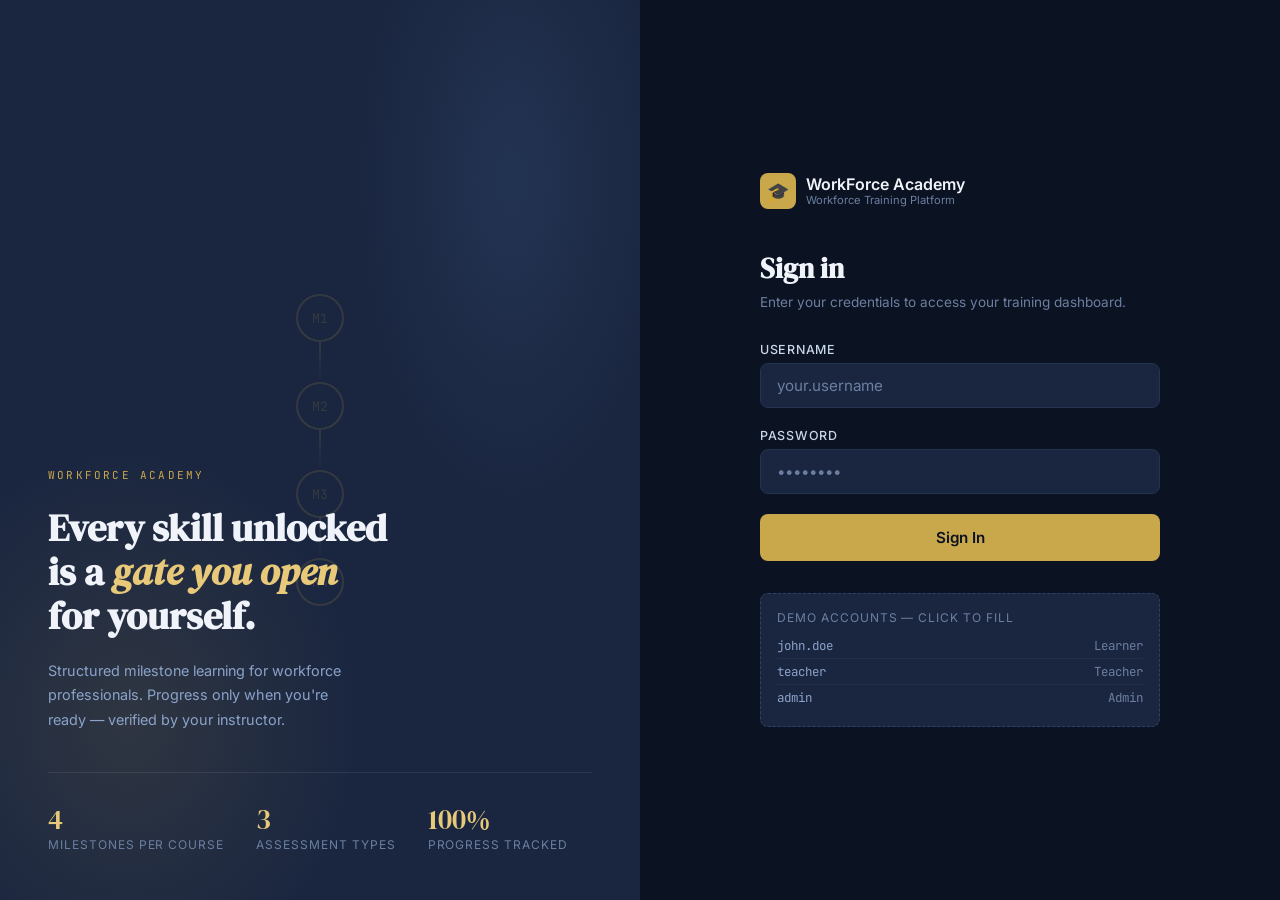
==== admin.html @ f7d93ea5 "Add files via upload" ====
<!DOCTYPE html>
<html lang="en">
<head>
  <meta charset="UTF-8">
  <meta name="viewport" content="width=device-width, initial-scale=1.0">
  <title>Admin Dashboard — WorkForce Academy</title>
  <link rel="preconnect" href="https://fonts.googleapis.com">
  <link href="https://fonts.googleapis.com/css2?family=DM+Serif+Display:ital@0;1&family=Inter:wght@300;400;500;600;700&family=JetBrains+Mono:wght@400;500&display=swap" rel="stylesheet">
  <script src="config.js"></script>
  <style>
    *, *::before, *::after { box-sizing: border-box; margin: 0; padding: 0; }
    :root {
      --navy-950: #0B1221; --navy-900: #111827; --navy-800: #1a2640;
      --navy-700: #243352; --navy-600: #2e4068; --steel: #4B6FA5;
      --slate: #8ba3c9; --mist: #c8d6ea;
      --gold: #C9A84C; --gold-lt: #e8c97a;
      --white: #F0F4FA; --text-dim: #6b7fa0;
      --success: #22c55e; --error: #ef4444; --warning: #f59e0b;
      --sidebar-w: 260px;
    }
    html, body { height: 100%; background: var(--navy-950); color: var(--white); font-family: "Inter", sans-serif; }
    .app { display: flex; min-height: 100vh; }

    /* SIDEBAR */
    .sidebar {
      width: var(--sidebar-w); background: var(--navy-900);
      border-right: 1px solid rgba(255,255,255,0.06);
      display: flex; flex-direction: column;
      position: fixed; top: 0; left: 0; bottom: 0; z-index: 100;
    }
    .sidebar-header { padding: 1.5rem; border-bottom: 1px solid rgba(255,255,255,0.06); }
    .brand { display: flex; align-items: center; gap: 10px; margin-bottom: 1.25rem; }
    .brand-icon { width: 32px; height: 32px; background: var(--gold); border-radius: 7px; display: flex; align-items: center; justify-content: center; font-size: 16px; }
    .brand-name { font-weight: 600; font-size: 0.9rem; }
    .brand-sub { font-size: 0.7rem; color: var(--text-dim); }
    .user-info { background: var(--navy-800); border-radius: 10px; padding: 0.875rem 1rem; }
    .user-name { font-weight: 600; font-size: 0.9rem; }
    .user-role { font-size: 0.72rem; color: var(--gold); text-transform: uppercase; letter-spacing: 0.08em; margin-top: 2px; }

    .nav { padding: 1rem; flex: 1; }
    .nav-item {
      display: flex; align-items: center; gap: 10px; padding: 0.7rem 1rem;
      border-radius: 8px; cursor: pointer; color: var(--slate); font-size: 0.875rem;
      transition: all 0.15s; margin-bottom: 2px; border: none; background: transparent;
      width: 100%; text-align: left; font-family: "Inter", sans-serif;
    }
    .nav-item:hover { background: var(--navy-800); color: var(--white); }
    .nav-item.active { background: rgba(201,168,76,0.12); color: var(--gold-lt); }
    .nav-badge {
      margin-left: auto; background: var(--error); color: white;
      border-radius: 10px; padding: 0.1rem 0.5rem; font-size: 0.7rem; font-weight: 600;
    }

    .sidebar-footer { padding: 1.25rem; border-top: 1px solid rgba(255,255,255,0.06); }
    .btn-logout { width: 100%; padding: 0.625rem; background: transparent; border: 1px solid var(--navy-700); border-radius: 8px; color: var(--text-dim); font-family: "Inter", sans-serif; font-size: 0.82rem; cursor: pointer; transition: all 0.15s; }
    .btn-logout:hover { border-color: var(--error); color: #fca5a5; }

    /* MAIN */
    .main { margin-left: var(--sidebar-w); flex: 1; display: flex; flex-direction: column; }
    .topbar { padding: 1.25rem 2rem; border-bottom: 1px solid rgba(255,255,255,0.06); background: var(--navy-900); display: flex; align-items: center; justify-content: space-between; }
    .topbar-title { font-family: "DM Serif Display", serif; font-size: 1.4rem; }
    .topbar-sub { font-size: 0.8rem; color: var(--text-dim); margin-top: 2px; }

    .content { padding: 2rem; flex: 1; }

    /* TABS */
    .view { display: none; }
    .view.active { display: block; }

    /* STAT CARDS */
    .stat-grid { display: grid; grid-template-columns: repeat(4, 1fr); gap: 1rem; margin-bottom: 2rem; }
    .stat-card { background: var(--navy-900); border: 1px solid rgba(255,255,255,0.06); border-radius: 14px; padding: 1.25rem 1.5rem; }
    .stat-card-num { font-family: "DM Serif Display", serif; font-size: 2rem; color: var(--gold-lt); line-height: 1; margin-bottom: 4px; }
    .stat-card-label { font-size: 0.78rem; color: var(--text-dim); text-transform: uppercase; letter-spacing: 0.07em; }

    /* TABLES */
    .table-wrap { background: var(--navy-900); border: 1px solid rgba(255,255,255,0.06); border-radius: 14px; overflow: hidden; }
    .table-header { padding: 1.25rem 1.5rem; border-bottom: 1px solid rgba(255,255,255,0.06); display: flex; align-items: center; justify-content: space-between; }
    .table-header h3 { font-family: "DM Serif Display", serif; font-size: 1.15rem; }
    .table-header p { font-size: 0.8rem; color: var(--text-dim); margin-top: 2px; }

    table { width: 100%; border-collapse: collapse; }
    thead th { padding: 0.875rem 1.5rem; text-align: left; font-size: 0.72rem; color: var(--text-dim); text-transform: uppercase; letter-spacing: 0.08em; font-weight: 500; border-bottom: 1px solid rgba(255,255,255,0.06); }
    tbody tr { border-bottom: 1px solid rgba(255,255,255,0.04); transition: background 0.15s; }
    tbody tr:last-child { border: none; }
    tbody tr:hover { background: rgba(255,255,255,0.02); }
    tbody td { padding: 1rem 1.5rem; font-size: 0.875rem; color: var(--slate); vertical-align: middle; }
    tbody td:first-child { color: var(--white); font-weight: 500; }

    .badge { display: inline-flex; align-items: center; gap: 4px; padding: 0.25rem 0.625rem; border-radius: 20px; font-size: 0.75rem; font-weight: 500; }
    .badge--locked    { background: rgba(107,127,160,.12); color: var(--text-dim); }
    .badge--unlocked  { background: rgba(75,111,165,.15); color: var(--slate); }
    .badge--submitted { background: rgba(245,158,11,.15); color: var(--warning); }
    .badge--passed    { background: rgba(34,197,94,.15); color: var(--success); }
    .badge--failed    { background: rgba(239,68,68,.12); color: #fca5a5; }

    /* APPROVE/REJECT BUTTONS */
    .action-btns { display: flex; gap: 6px; }
    .btn-approve {
      padding: 0.4rem 0.875rem; background: rgba(34,197,94,0.12); color: var(--success);
      border: 1px solid rgba(34,197,94,0.25); border-radius: 6px;
      font-size: 0.8rem; font-weight: 500; cursor: pointer; font-family: "Inter", sans-serif;
      transition: all 0.15s;
    }
    .btn-approve:hover { background: rgba(34,197,94,0.2); }
    .btn-reject {
      padding: 0.4rem 0.875rem; background: rgba(239,68,68,0.1); color: #fca5a5;
      border: 1px solid rgba(239,68,68,0.2); border-radius: 6px;
      font-size: 0.8rem; font-weight: 500; cursor: pointer; font-family: "Inter", sans-serif;
      transition: all 0.15s;
    }
    .btn-reject:hover { background: rgba(239,68,68,0.18); }

    /* SEARCH/FILTER BAR */
    .filter-bar { display: flex; gap: 0.75rem; padding: 1rem 1.5rem; border-bottom: 1px solid rgba(255,255,255,0.06); }
    .filter-input {
      flex: 1; padding: 0.5rem 0.875rem;
      background: var(--navy-800); border: 1px solid var(--navy-600);
      border-radius: 8px; color: var(--white); font-family: "Inter", sans-serif; font-size: 0.875rem;
      outline: none; transition: border-color 0.2s;
    }
    .filter-input:focus { border-color: var(--gold); }
    .filter-input::placeholder { color: var(--text-dim); }
    .filter-select {
      padding: 0.5rem 0.875rem; background: var(--navy-800); border: 1px solid var(--navy-600);
      border-radius: 8px; color: var(--slate); font-family: "Inter", sans-serif; font-size: 0.875rem;
      outline: none; cursor: pointer;
    }

    /* ADD USER MODAL */
    .modal-overlay { display: none; position: fixed; inset: 0; background: rgba(0,0,0,0.7); z-index: 200; align-items: center; justify-content: center; }
    .modal-overlay.open { display: flex; }
    .modal { background: var(--navy-800); border: 1px solid rgba(255,255,255,0.1); border-radius: 16px; padding: 2rem; width: 100%; max-width: 480px; }
    .modal h3 { font-family: "DM Serif Display", serif; font-size: 1.4rem; margin-bottom: 1.5rem; }
    .field { margin-bottom: 1.1rem; }
    .field label { display: block; font-size: 0.75rem; color: var(--mist); text-transform: uppercase; letter-spacing: 0.06em; margin-bottom: 0.35rem; }
    .field input, .field select {
      width: 100%; padding: 0.7rem 0.875rem; background: var(--navy-900); border: 1.5px solid var(--navy-700);
      border-radius: 8px; color: var(--white); font-family: "Inter", sans-serif; font-size: 0.9rem; outline: none;
    }
    .field input:focus, .field select:focus { border-color: var(--gold); }
    .field select option { background: var(--navy-900); }
    .modal-actions { display: flex; gap: 0.75rem; margin-top: 1.5rem; }
    .btn-primary { flex: 1; padding: 0.75rem; background: var(--gold); color: var(--navy-950); border: none; border-radius: 8px; font-family: "Inter", sans-serif; font-weight: 600; cursor: pointer; font-size: 0.9rem; }
    .btn-primary:hover { background: var(--gold-lt); }
    .btn-ghost { flex: 1; padding: 0.75rem; background: transparent; color: var(--slate); border: 1px solid var(--navy-600); border-radius: 8px; font-family: "Inter", sans-serif; cursor: pointer; font-size: 0.9rem; }
    .btn-ghost:hover { border-color: var(--steel); color: var(--white); }
    .btn-add { padding: 0.55rem 1.1rem; background: rgba(201,168,76,0.12); color: var(--gold); border: 1px solid rgba(201,168,76,0.25); border-radius: 8px; font-size: 0.82rem; font-weight: 500; cursor: pointer; font-family: "Inter", sans-serif; transition: all 0.15s; }
    .btn-add:hover { background: rgba(201,168,76,0.2); }

    /* CONTENT REVIEW PANEL */
    .review-content-box {
      background: var(--navy-950); border-radius: 8px; padding: 1rem;
      font-size: 0.85rem; color: var(--mist); line-height: 1.7; max-height: 120px; overflow-y: auto;
      border: 1px solid var(--navy-700); font-style: italic;
    }

    /* LEARNER PROGRESS GRID */
    .learner-grid { display: grid; grid-template-columns: repeat(auto-fill, minmax(320px, 1fr)); gap: 1rem; }
    .learner-card { background: var(--navy-900); border: 1px solid rgba(255,255,255,0.06); border-radius: 14px; padding: 1.25rem; }
    .learner-card-header { display: flex; align-items: center; gap: 10px; margin-bottom: 1rem; }
    .avatar { width: 38px; height: 38px; border-radius: 50%; background: linear-gradient(135deg, var(--steel), var(--navy-600)); display: flex; align-items: center; justify-content: center; font-weight: 700; font-size: 0.9rem; color: var(--white); flex-shrink: 0; }
    .learner-name { font-weight: 600; font-size: 0.9rem; color: var(--white); }
    .learner-meta { font-size: 0.75rem; color: var(--text-dim); }

    .ms-progress-list { }
    .ms-progress-row { display: flex; align-items: center; gap: 8px; padding: 0.4rem 0; border-bottom: 1px solid rgba(255,255,255,0.04); font-size: 0.82rem; }
    .ms-progress-row:last-child { border: none; }
    .ms-dot { width: 8px; height: 8px; border-radius: 50%; flex-shrink: 0; }
    .ms-dot.LOCKED    { background: var(--navy-600); }
    .ms-dot.UNLOCKED  { background: var(--steel); }
    .ms-dot.SUBMITTED { background: var(--warning); }
    .ms-dot.PASSED    { background: var(--success); }
    .ms-dot.FAILED    { background: var(--error); }
    .ms-title { color: var(--slate); flex: 1; }
    .ms-status-text { font-size: 0.75rem; color: var(--text-dim); }

    /* SKELETON */
    .skeleton { background: var(--navy-800); border-radius: 8px; animation: pulse 1.5s ease-in-out infinite; }
    @keyframes pulse { 0%,100%{opacity:1} 50%{opacity:0.4} }

    /* TOAST */
    .wtp-toast { position: fixed; bottom: 2rem; right: 2rem; background: var(--navy-700); color: var(--white); padding: 0.875rem 1.25rem; border-radius: 10px; font-size: 0.875rem; box-shadow: 0 8px 32px rgba(0,0,0,0.4); transform: translateY(20px); opacity: 0; transition: all 0.3s ease; z-index: 9999; border-left: 3px solid var(--steel); }
    .wtp-toast--visible { transform: translateY(0); opacity: 1; }
    .wtp-toast--success { border-left-color: var(--success); }
    .wtp-toast--error   { border-left-color: var(--error); }

    .empty-row td { text-align: center; color: var(--text-dim); padding: 2rem; font-size: 0.875rem; }

    @media (max-width: 1024px) { .stat-grid { grid-template-columns: repeat(2,1fr); } }
    @media (max-width: 768px) { .main { margin-left: 0; } .content { padding: 1rem; } }
  </style>
</head>
<body>
<div class="app">

  <!-- SIDEBAR -->
  <aside class="sidebar">
    <div class="sidebar-header">
      <div class="brand">
        <div class="brand-icon">🎓</div>
        <div><div class="brand-name">WorkForce Academy</div><div class="brand-sub">Admin Panel</div></div>
      </div>
      <div class="user-info">
        <div class="user-name" id="sidebarName">Loading…</div>
        <div class="user-role" id="sidebarRole">—</div>
      </div>
    </div>
    <nav class="nav">
      <button class="nav-item active" onclick="switchView('overview')">📊 Overview</button>
      <button class="nav-item" onclick="switchView('pending')" id="nav-pending">
        ⏳ Pending Reviews <span class="nav-badge" id="pendingBadge" style="display:none">0</span>
      </button>
      <button class="nav-item" onclick="switchView('learners')">👥 Learner Progress</button>
      <button class="nav-item" onclick="switchView('users')" id="nav-users">👤 Manage Users</button>
    </nav>
    <div class="sidebar-footer">
      <button class="btn-logout" onclick="logout()">Sign Out</button>
    </div>
  </aside>

  <!-- MAIN -->
  <main class="main">
    <div class="topbar">
      <div>
        <div class="topbar-title" id="topbarTitle">Overview</div>
        <div class="topbar-sub" id="topbarSub">Platform at a glance</div>
      </div>
    </div>

    <div class="content">

      <!-- VIEW: OVERVIEW -->
      <div class="view active" id="view-overview">
        <div class="stat-grid" id="statGrid">
          <div class="stat-card"><div class="stat-card-num skeleton" style="width:3rem;height:2rem"></div><div class="stat-card-label">Learners</div></div>
          <div class="stat-card"><div class="stat-card-num skeleton" style="width:3rem;height:2rem"></div><div class="stat-card-label">Milestones Passed</div></div>
          <div class="stat-card"><div class="stat-card-num skeleton" style="width:3rem;height:2rem"></div><div class="stat-card-label">Awaiting Review</div></div>
          <div class="stat-card"><div class="stat-card-num skeleton" style="width:3rem;height:2rem"></div><div class="stat-card-label">Completion Rate</div></div>
        </div>

        <div class="table-wrap">
          <div class="table-header">
            <div><h3>All Learner Progress</h3><p>Every learner's status across all milestones</p></div>
          </div>
          <div class="filter-bar">
            <input type="text" class="filter-input" placeholder="Search learner name…" oninput="filterProgressTable(this.value)">
            <select class="filter-select" onchange="filterByStatus(this.value)">
              <option value="">All statuses</option>
              <option value="SUBMITTED">Awaiting Review</option>
              <option value="PASSED">Passed</option>
              <option value="FAILED">Failed</option>
              <option value="LOCKED">Locked</option>
            </select>
          </div>
          <div style="overflow-x:auto">
            <table id="progressTable">
              <thead><tr>
                <th>Learner</th><th>Milestone</th><th>Course</th><th>Status</th><th>Score</th><th>Date</th>
              </tr></thead>
              <tbody id="progressBody">
                <tr><td colspan="6" style="padding:2rem;text-align:center;color:var(--text-dim)">Loading…</td></tr>
              </tbody>
            </table>
          </div>
        </div>
      </div>

      <!-- VIEW: PENDING REVIEWS -->
      <div class="view" id="view-pending">
        <div class="table-wrap">
          <div class="table-header">
            <div><h3>Written Submissions — Pending Review</h3><p>Approve or reject learner written responses to unlock their next milestone</p></div>
          </div>
          <div style="overflow-x:auto">
            <table id="pendingTable">
              <thead><tr>
                <th>Learner</th><th>Milestone</th><th>Submitted</th><th>Response Preview</th><th>Action</th>
              </tr></thead>
              <tbody id="pendingBody">
                <tr><td colspan="5" style="padding:2rem;text-align:center;color:var(--text-dim)">Loading…</td></tr>
              </tbody>
            </table>
          </div>
        </div>
      </div>

      <!-- VIEW: LEARNER PROGRESS CARDS -->
      <div class="view" id="view-learners">
        <div style="margin-bottom:1.5rem;display:flex;align-items:center;gap:.75rem">
          <input type="text" class="filter-input" style="max-width:320px" placeholder="Search learner…" oninput="filterLearnerCards(this.value)">
        </div>
        <div class="learner-grid" id="learnerGrid">
          <div class="skeleton" style="height:160px;border-radius:14px;"></div>
          <div class="skeleton" style="height:160px;border-radius:14px;"></div>
          <div class="skeleton" style="height:160px;border-radius:14px;"></div>
        </div>
      </div>

      <!-- VIEW: USERS -->
      <div class="view" id="view-users">
        <div class="table-wrap">
          <div class="table-header">
            <div><h3>Manage Learners</h3><p>Add new learners or view existing accounts</p></div>
            <button class="btn-add" onclick="openAddModal()">+ Add Learner</button>
          </div>
          <div style="overflow-x:auto">
            <table>
              <thead><tr><th>Name</th><th>Username</th><th>Email</th><th>Enrolled In</th></tr></thead>
              <tbody id="usersBody">
                <tr><td colspan="4" style="padding:2rem;text-align:center;color:var(--text-dim)">Loading…</td></tr>
              </tbody>
            </table>
          </div>
        </div>
      </div>

    </div><!-- /content -->
  </main>
</div>

<!-- ADD USER MODAL -->
<div class="modal-overlay" id="addModal">
  <div class="modal">
    <h3>Add New Learner</h3>
    <div class="field"><label>Full Name</label><input type="text" id="nf-name" placeholder="Jane Smith"></div>
    <div class="field"><label>Username</label><input type="text" id="nf-username" placeholder="jane.smith"></div>
    <div class="field"><label>Email</label><input type="email" id="nf-email" placeholder="jane@company.com"></div>
    <div class="field"><label>Temporary Password</label><input type="password" id="nf-password" placeholder="Set a temporary password"></div>
    <div class="field"><label>Enrol in Course</label>
      <select id="nf-course">
        <option value="">— Select course —</option>
      </select>
    </div>
    <div class="modal-actions">
      <button class="btn-ghost" onclick="closeAddModal()">Cancel</button>
      <button class="btn-primary" onclick="createUser()">Create Account</button>
    </div>
  </div>
</div>

<script>
  let user, allProgress = [], pendingReviews = [], allUsers = [], allCourses = [], milestones = [];
  let filteredProgress = [];

  window.addEventListener("DOMContentLoaded", async () => {
    user = requireAuth(["TEACHER", "ADMIN"]);
    if (!user) return;
    document.getElementById("sidebarName").textContent = user.full_name;
    document.getElementById("sidebarRole").textContent = user.role;

    // Hide manage users nav for TEACHER role
    if (user.role === "TEACHER") {
      document.getElementById("nav-users").style.display = "none";
    }

    await Promise.all([
      loadOverview(),
      loadPendingReviews(),
      loadCourses()
    ]);
  });

  async function loadCourses() {
    const res = await apiCall("getCourses", { user_id: user.user_id, role: user.role });
    allCourses = res.courses || [];
    // Populate course select in modal
    const sel = document.getElementById("nf-course");
    allCourses.forEach(c => {
      const opt = document.createElement("option");
      opt.value = c.course_id; opt.textContent = c.title;
      sel.appendChild(opt);
    });
  }

  async function loadOverview() {
    const [pRes, uRes] = await Promise.all([
      apiCall("getAllProgress", { requester_role: user.role }),
      apiCall("getUsers", { requester_role: user.role })
    ]);
    allProgress = pRes.progress || [];
    filteredProgress = [...allProgress];
    allUsers = uRes.users || [];

    renderStats();
    renderProgressTable(filteredProgress);
    renderLearnerCards();
    renderUsersTable();
  }

  async function loadPendingReviews() {
    const res = await apiCall("getPendingReviews", { requester_role: user.role });
    pendingReviews = res.pending || [];
    const count = pendingReviews.length;
    const badge = document.getElementById("pendingBadge");
    if (count > 0) { badge.style.display = "inline"; badge.textContent = count; }
    else { badge.style.display = "none"; }
    renderPendingTable();
  }

  function renderStats() {
    const learners = new Set(allProgress.map(p => p.user_id)).size;
    const passed   = allProgress.filter(p => p.status === "PASSED").length;
    const pending  = allProgress.filter(p => p.status === "SUBMITTED").length;
    const total    = allProgress.filter(p => p.status !== "LOCKED").length;
    const rate     = total ? Math.round((passed / allProgress.length) * 100) : 0;

    document.getElementById("statGrid").innerHTML = `
      <div class="stat-card"><div class="stat-card-num">${learners}</div><div class="stat-card-label">Learners</div></div>
      <div class="stat-card"><div class="stat-card-num">${passed}</div><div class="stat-card-label">Milestones Passed</div></div>
      <div class="stat-card"><div class="stat-card-num">${pending}</div><div class="stat-card-label">Awaiting Review</div></div>
      <div class="stat-card"><div class="stat-card-num">${rate}%</div><div class="stat-card-label">Completion Rate</div></div>`;
  }

  function renderProgressTable(data) {
    const tbody = document.getElementById("progressBody");
    if (!data.length) {
      tbody.innerHTML = `<tr><td colspan="6" class="empty-row" style="text-align:center;color:var(--text-dim);padding:2rem">No progress records found.</td></tr>`;
      return;
    }
    tbody.innerHTML = data.map(p => `
      <tr>
        <td>${p.full_name || p.user_id}</td>
        <td style="color:var(--slate)">${p.milestone_id}</td>
        <td style="color:var(--text-dim);font-size:.8rem">${p.course_id}</td>
        <td>${statusBadge(p.status)}</td>
        <td style="font-family:'JetBrains Mono',monospace;font-size:.85rem">${p.score ? p.score + "%" : "—"}</td>
        <td style="color:var(--text-dim);font-size:.8rem">${fmtDate(p.approved_at)}</td>
      </tr>`).join("");
  }

  function renderPendingTable() {
    const tbody = document.getElementById("pendingBody");
    if (!pendingReviews.length) {
      tbody.innerHTML = `<tr><td colspan="5" style="text-align:center;color:var(--text-dim);padding:2rem">No submissions awaiting review. 🎉</td></tr>`;
      return;
    }
    tbody.innerHTML = pendingReviews.map(sub => `
      <tr id="sub-row-${sub.sub_id}">
        <td>${sub.full_name || sub.user_id}</td>
        <td style="color:var(--slate)">${sub.milestone_title || sub.milestone_id}</td>
        <td style="color:var(--text-dim);font-size:.8rem">${fmtDate(sub.submitted_at)}</td>
        <td>
          <div class="review-content-box">${escHtml(sub.content)}</div>
        </td>
        <td>
          <div class="action-btns">
            <button class="btn-approve" onclick="approve('${sub.user_id}','${sub.milestone_id}','${sub.course_id}','${sub.sub_id}')">✓ Approve</button>
            <button class="btn-reject"  onclick="reject('${sub.user_id}','${sub.milestone_id}','${sub.course_id}','${sub.sub_id}')">✕ Reject</button>
          </div>
        </td>
      </tr>`).join("");
  }

  function renderLearnerCards() {
    const learnerMap = {};
    allProgress.forEach(p => {
      if (!learnerMap[p.user_id]) {
        learnerMap[p.user_id] = { name: p.full_name, username: p.username, milestones: [] };
      }
      learnerMap[p.user_id].milestones.push(p);
    });

    const grid = document.getElementById("learnerGrid");
    const entries = Object.entries(learnerMap);
    if (!entries.length) { grid.innerHTML = `<p style="color:var(--text-dim);font-size:.875rem">No learner data.</p>`; return; }

    grid.innerHTML = entries.map(([uid, data]) => {
      const initials = data.name ? data.name.split(" ").map(w=>w[0]).join("").substring(0,2).toUpperCase() : "??";
      const passed = data.milestones.filter(m => m.status === "PASSED").length;
      const total  = data.milestones.length;
      return `
        <div class="learner-card" data-name="${(data.name||"").toLowerCase()}">
          <div class="learner-card-header">
            <div class="avatar">${initials}</div>
            <div>
              <div class="learner-name">${data.name || uid}</div>
              <div class="learner-meta">${data.username} · ${passed}/${total} milestones passed</div>
            </div>
          </div>
          <div class="ms-progress-list">
            ${data.milestones.sort((a,b)=>a.milestone_id.localeCompare(b.milestone_id)).map(m => `
              <div class="ms-progress-row">
                <div class="ms-dot ${m.status}"></div>
                <div class="ms-title">${m.milestone_id}</div>
                <div class="ms-status-text">${m.status}</div>
              </div>`).join("")}
          </div>
        </div>`;
    }).join("");
  }

  function renderUsersTable() {
    const tbody = document.getElementById("usersBody");
    if (!allUsers.length) { tbody.innerHTML = `<tr><td colspan="4" style="text-align:center;color:var(--text-dim);padding:2rem">No learners found.</td></tr>`; return; }
    tbody.innerHTML = allUsers.map(u => `
      <tr>
        <td>${u.full_name}</td>
        <td style="font-family:'JetBrains Mono',monospace;font-size:.82rem;color:var(--slate)">${u.username}</td>
        <td style="color:var(--text-dim)">${u.email}</td>
        <td style="color:var(--text-dim);font-size:.82rem">${u.enrolled_courses || "—"}</td>
      </tr>`).join("");
  }

  // APPROVE
  async function approve(userId, milestoneId, courseId, subId) {
    const row = document.getElementById(`sub-row-${subId}`);
    if (row) row.style.opacity = "0.5";
    const res = await apiCall("approveMilestone", {
      user_id: userId, milestone_id: milestoneId, course_id: courseId,
      reviewer_id: user.user_id, requester_role: user.role
    });
    if (res.success) {
      showToast("Milestone approved — next milestone unlocked!", "success");
      pendingReviews = pendingReviews.filter(s => !(s.user_id===userId && s.milestone_id===milestoneId));
      renderPendingTable();
      await loadOverview();
      updatePendingBadge();
    } else {
      showToast(res.error || "Error", "error");
      if (row) row.style.opacity = "1";
    }
  }

  // REJECT
  async function reject(userId, milestoneId, courseId, subId) {
    const row = document.getElementById(`sub-row-${subId}`);
    if (row) row.style.opacity = "0.5";
    const res = await apiCall("rejectMilestone", {
      user_id: userId, milestone_id: milestoneId, course_id: courseId,
      reviewer_id: user.user_id, requester_role: user.role
    });
    if (res.success) {
      showToast("Submission rejected. Learner can resubmit.", "info");
      pendingReviews = pendingReviews.filter(s => !(s.user_id===userId && s.milestone_id===milestoneId));
      renderPendingTable();
      await loadOverview();
      updatePendingBadge();
    } else {
      showToast(res.error || "Error", "error");
      if (row) row.style.opacity = "1";
    }
  }

  function updatePendingBadge() {
    const badge = document.getElementById("pendingBadge");
    const count = pendingReviews.length;
    if (count > 0) { badge.style.display = "inline"; badge.textContent = count; }
    else badge.style.display = "none";
  }

  // FILTERS
  function filterProgressTable(query) {
    const q = query.toLowerCase();
    filteredProgress = allProgress.filter(p => (p.full_name||"").toLowerCase().includes(q));
    renderProgressTable(filteredProgress);
  }
  function filterByStatus(status) {
    filteredProgress = status ? allProgress.filter(p => p.status === status) : [...allProgress];
    renderProgressTable(filteredProgress);
  }
  function filterLearnerCards(query) {
    const q = query.toLowerCase();
    document.querySelectorAll(".learner-card").forEach(card => {
      card.style.display = card.dataset.name.includes(q) ? "" : "none";
    });
  }

  // VIEW SWITCH
  const viewTitles = {
    overview: ["Overview", "Platform at a glance"],
    pending:  ["Pending Reviews", "Written submissions awaiting your approval"],
    learners: ["Learner Progress", "Per-learner milestone tracking"],
    users:    ["Manage Users", "Add and view learner accounts"]
  };
  function switchView(name) {
    document.querySelectorAll(".view").forEach(v => v.classList.remove("active"));
    document.querySelectorAll(".nav-item").forEach(n => n.classList.remove("active"));
    document.getElementById(`view-${name}`).classList.add("active");
    event.currentTarget.classList.add("active");
    const [title, sub] = viewTitles[name] || ["", ""];
    document.getElementById("topbarTitle").textContent = title;
    document.getElementById("topbarSub").textContent = sub;
  }

  // ADD USER MODAL
  function openAddModal() { document.getElementById("addModal").classList.add("open"); }
  function closeAddModal() { document.getElementById("addModal").classList.remove("open"); }

  async function createUser() {
    const name     = document.getElementById("nf-name").value.trim();
    const username = document.getElementById("nf-username").value.trim();
    const email    = document.getElementById("nf-email").value.trim();
    const password = document.getElementById("nf-password").value;
    const course   = document.getElementById("nf-course").value;

    if (!name || !username || !email || !password) { showToast("Please fill in all fields.", "error"); return; }

    const password_hash = await sha256(password);
    const res = await apiCall("createUser", {
      full_name: name, username, password_hash, email, role: "LEARNER",
      course_id: course, requester_role: user.role
    });

    if (res.success) {
      showToast(`Account created for ${name}!`, "success");
      closeAddModal();
      ["nf-name","nf-username","nf-email","nf-password"].forEach(id => document.getElementById(id).value = "");
      await loadOverview();
    } else {
      showToast(res.error || "Error creating user", "error");
    }
  }

  function escHtml(str) {
    return (str||"").replace(/&/g,"&amp;").replace(/</g,"&lt;").replace(/>/g,"&gt;").replace(/"/g,"&quot;");
  }
  function logout() { clearSession(); window.location.href = "index.html"; }
</script>
</body>
</html>
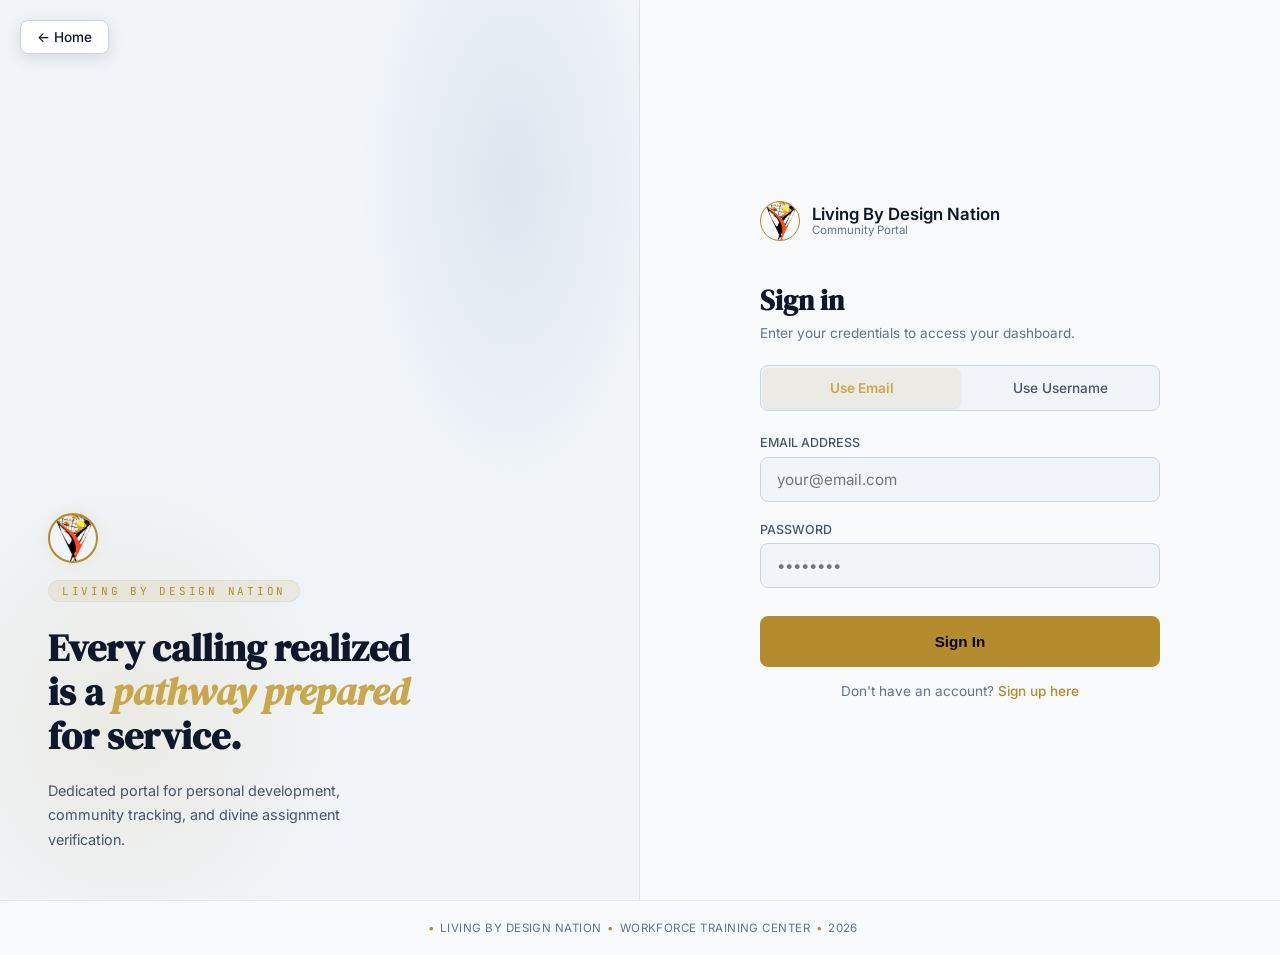
==== commit 1f98f292: "Add files via upload" ====
--- a/admin.html
+++ b/admin.html
@@ -3,203 +3,27 @@
 <head>
   <meta charset="UTF-8">
   <meta name="viewport" content="width=device-width, initial-scale=1.0">
-  <title>Admin Dashboard — WorkForce Academy</title>
+  <title>Admin Dashboard — Living By Design Nation</title>
+  <link rel="icon" type="image/png" href="bck.png">
+  <link rel="apple-touch-icon" href="bck.png">
   <link rel="preconnect" href="https://fonts.googleapis.com">
   <link href="https://fonts.googleapis.com/css2?family=DM+Serif+Display:ital@0;1&family=Inter:wght@300;400;500;600;700&family=JetBrains+Mono:wght@400;500&display=swap" rel="stylesheet">
-  <script src="config.js"></script>
-  <style>
-    *, *::before, *::after { box-sizing: border-box; margin: 0; padding: 0; }
-    :root {
-      --navy-950: #0B1221; --navy-900: #111827; --navy-800: #1a2640;
-      --navy-700: #243352; --navy-600: #2e4068; --steel: #4B6FA5;
-      --slate: #8ba3c9; --mist: #c8d6ea;
-      --gold: #C9A84C; --gold-lt: #e8c97a;
-      --white: #F0F4FA; --text-dim: #6b7fa0;
-      --success: #22c55e; --error: #ef4444; --warning: #f59e0b;
-      --sidebar-w: 260px;
-    }
-    html, body { height: 100%; background: var(--navy-950); color: var(--white); font-family: "Inter", sans-serif; }
-    .app { display: flex; min-height: 100vh; }
-
-    /* SIDEBAR */
-    .sidebar {
-      width: var(--sidebar-w); background: var(--navy-900);
-      border-right: 1px solid rgba(255,255,255,0.06);
-      display: flex; flex-direction: column;
-      position: fixed; top: 0; left: 0; bottom: 0; z-index: 100;
-    }
-    .sidebar-header { padding: 1.5rem; border-bottom: 1px solid rgba(255,255,255,0.06); }
-    .brand { display: flex; align-items: center; gap: 10px; margin-bottom: 1.25rem; }
-    .brand-icon { width: 32px; height: 32px; background: var(--gold); border-radius: 7px; display: flex; align-items: center; justify-content: center; font-size: 16px; }
-    .brand-name { font-weight: 600; font-size: 0.9rem; }
-    .brand-sub { font-size: 0.7rem; color: var(--text-dim); }
-    .user-info { background: var(--navy-800); border-radius: 10px; padding: 0.875rem 1rem; }
-    .user-name { font-weight: 600; font-size: 0.9rem; }
-    .user-role { font-size: 0.72rem; color: var(--gold); text-transform: uppercase; letter-spacing: 0.08em; margin-top: 2px; }
-
-    .nav { padding: 1rem; flex: 1; }
-    .nav-item {
-      display: flex; align-items: center; gap: 10px; padding: 0.7rem 1rem;
-      border-radius: 8px; cursor: pointer; color: var(--slate); font-size: 0.875rem;
-      transition: all 0.15s; margin-bottom: 2px; border: none; background: transparent;
-      width: 100%; text-align: left; font-family: "Inter", sans-serif;
-    }
-    .nav-item:hover { background: var(--navy-800); color: var(--white); }
-    .nav-item.active { background: rgba(201,168,76,0.12); color: var(--gold-lt); }
-    .nav-badge {
-      margin-left: auto; background: var(--error); color: white;
-      border-radius: 10px; padding: 0.1rem 0.5rem; font-size: 0.7rem; font-weight: 600;
-    }
-
-    .sidebar-footer { padding: 1.25rem; border-top: 1px solid rgba(255,255,255,0.06); }
-    .btn-logout { width: 100%; padding: 0.625rem; background: transparent; border: 1px solid var(--navy-700); border-radius: 8px; color: var(--text-dim); font-family: "Inter", sans-serif; font-size: 0.82rem; cursor: pointer; transition: all 0.15s; }
-    .btn-logout:hover { border-color: var(--error); color: #fca5a5; }
-
-    /* MAIN */
-    .main { margin-left: var(--sidebar-w); flex: 1; display: flex; flex-direction: column; }
-    .topbar { padding: 1.25rem 2rem; border-bottom: 1px solid rgba(255,255,255,0.06); background: var(--navy-900); display: flex; align-items: center; justify-content: space-between; }
-    .topbar-title { font-family: "DM Serif Display", serif; font-size: 1.4rem; }
-    .topbar-sub { font-size: 0.8rem; color: var(--text-dim); margin-top: 2px; }
-
-    .content { padding: 2rem; flex: 1; }
-
-    /* TABS */
-    .view { display: none; }
-    .view.active { display: block; }
-
-    /* STAT CARDS */
-    .stat-grid { display: grid; grid-template-columns: repeat(4, 1fr); gap: 1rem; margin-bottom: 2rem; }
-    .stat-card { background: var(--navy-900); border: 1px solid rgba(255,255,255,0.06); border-radius: 14px; padding: 1.25rem 1.5rem; }
-    .stat-card-num { font-family: "DM Serif Display", serif; font-size: 2rem; color: var(--gold-lt); line-height: 1; margin-bottom: 4px; }
-    .stat-card-label { font-size: 0.78rem; color: var(--text-dim); text-transform: uppercase; letter-spacing: 0.07em; }
-
-    /* TABLES */
-    .table-wrap { background: var(--navy-900); border: 1px solid rgba(255,255,255,0.06); border-radius: 14px; overflow: hidden; }
-    .table-header { padding: 1.25rem 1.5rem; border-bottom: 1px solid rgba(255,255,255,0.06); display: flex; align-items: center; justify-content: space-between; }
-    .table-header h3 { font-family: "DM Serif Display", serif; font-size: 1.15rem; }
-    .table-header p { font-size: 0.8rem; color: var(--text-dim); margin-top: 2px; }
-
-    table { width: 100%; border-collapse: collapse; }
-    thead th { padding: 0.875rem 1.5rem; text-align: left; font-size: 0.72rem; color: var(--text-dim); text-transform: uppercase; letter-spacing: 0.08em; font-weight: 500; border-bottom: 1px solid rgba(255,255,255,0.06); }
-    tbody tr { border-bottom: 1px solid rgba(255,255,255,0.04); transition: background 0.15s; }
-    tbody tr:last-child { border: none; }
-    tbody tr:hover { background: rgba(255,255,255,0.02); }
-    tbody td { padding: 1rem 1.5rem; font-size: 0.875rem; color: var(--slate); vertical-align: middle; }
-    tbody td:first-child { color: var(--white); font-weight: 500; }
-
-    .badge { display: inline-flex; align-items: center; gap: 4px; padding: 0.25rem 0.625rem; border-radius: 20px; font-size: 0.75rem; font-weight: 500; }
-    .badge--locked    { background: rgba(107,127,160,.12); color: var(--text-dim); }
-    .badge--unlocked  { background: rgba(75,111,165,.15); color: var(--slate); }
-    .badge--submitted { background: rgba(245,158,11,.15); color: var(--warning); }
-    .badge--passed    { background: rgba(34,197,94,.15); color: var(--success); }
-    .badge--failed    { background: rgba(239,68,68,.12); color: #fca5a5; }
-
-    /* APPROVE/REJECT BUTTONS */
-    .action-btns { display: flex; gap: 6px; }
-    .btn-approve {
-      padding: 0.4rem 0.875rem; background: rgba(34,197,94,0.12); color: var(--success);
-      border: 1px solid rgba(34,197,94,0.25); border-radius: 6px;
-      font-size: 0.8rem; font-weight: 500; cursor: pointer; font-family: "Inter", sans-serif;
-      transition: all 0.15s;
-    }
-    .btn-approve:hover { background: rgba(34,197,94,0.2); }
-    .btn-reject {
-      padding: 0.4rem 0.875rem; background: rgba(239,68,68,0.1); color: #fca5a5;
-      border: 1px solid rgba(239,68,68,0.2); border-radius: 6px;
-      font-size: 0.8rem; font-weight: 500; cursor: pointer; font-family: "Inter", sans-serif;
-      transition: all 0.15s;
-    }
-    .btn-reject:hover { background: rgba(239,68,68,0.18); }
-
-    /* SEARCH/FILTER BAR */
-    .filter-bar { display: flex; gap: 0.75rem; padding: 1rem 1.5rem; border-bottom: 1px solid rgba(255,255,255,0.06); }
-    .filter-input {
-      flex: 1; padding: 0.5rem 0.875rem;
-      background: var(--navy-800); border: 1px solid var(--navy-600);
-      border-radius: 8px; color: var(--white); font-family: "Inter", sans-serif; font-size: 0.875rem;
-      outline: none; transition: border-color 0.2s;
-    }
-    .filter-input:focus { border-color: var(--gold); }
-    .filter-input::placeholder { color: var(--text-dim); }
-    .filter-select {
-      padding: 0.5rem 0.875rem; background: var(--navy-800); border: 1px solid var(--navy-600);
-      border-radius: 8px; color: var(--slate); font-family: "Inter", sans-serif; font-size: 0.875rem;
-      outline: none; cursor: pointer;
-    }
-
-    /* ADD USER MODAL */
-    .modal-overlay { display: none; position: fixed; inset: 0; background: rgba(0,0,0,0.7); z-index: 200; align-items: center; justify-content: center; }
-    .modal-overlay.open { display: flex; }
-    .modal { background: var(--navy-800); border: 1px solid rgba(255,255,255,0.1); border-radius: 16px; padding: 2rem; width: 100%; max-width: 480px; }
-    .modal h3 { font-family: "DM Serif Display", serif; font-size: 1.4rem; margin-bottom: 1.5rem; }
-    .field { margin-bottom: 1.1rem; }
-    .field label { display: block; font-size: 0.75rem; color: var(--mist); text-transform: uppercase; letter-spacing: 0.06em; margin-bottom: 0.35rem; }
-    .field input, .field select {
-      width: 100%; padding: 0.7rem 0.875rem; background: var(--navy-900); border: 1.5px solid var(--navy-700);
-      border-radius: 8px; color: var(--white); font-family: "Inter", sans-serif; font-size: 0.9rem; outline: none;
-    }
-    .field input:focus, .field select:focus { border-color: var(--gold); }
-    .field select option { background: var(--navy-900); }
-    .modal-actions { display: flex; gap: 0.75rem; margin-top: 1.5rem; }
-    .btn-primary { flex: 1; padding: 0.75rem; background: var(--gold); color: var(--navy-950); border: none; border-radius: 8px; font-family: "Inter", sans-serif; font-weight: 600; cursor: pointer; font-size: 0.9rem; }
-    .btn-primary:hover { background: var(--gold-lt); }
-    .btn-ghost { flex: 1; padding: 0.75rem; background: transparent; color: var(--slate); border: 1px solid var(--navy-600); border-radius: 8px; font-family: "Inter", sans-serif; cursor: pointer; font-size: 0.9rem; }
-    .btn-ghost:hover { border-color: var(--steel); color: var(--white); }
-    .btn-add { padding: 0.55rem 1.1rem; background: rgba(201,168,76,0.12); color: var(--gold); border: 1px solid rgba(201,168,76,0.25); border-radius: 8px; font-size: 0.82rem; font-weight: 500; cursor: pointer; font-family: "Inter", sans-serif; transition: all 0.15s; }
-    .btn-add:hover { background: rgba(201,168,76,0.2); }
-
-    /* CONTENT REVIEW PANEL */
-    .review-content-box {
-      background: var(--navy-950); border-radius: 8px; padding: 1rem;
-      font-size: 0.85rem; color: var(--mist); line-height: 1.7; max-height: 120px; overflow-y: auto;
-      border: 1px solid var(--navy-700); font-style: italic;
-    }
-
-    /* LEARNER PROGRESS GRID */
-    .learner-grid { display: grid; grid-template-columns: repeat(auto-fill, minmax(320px, 1fr)); gap: 1rem; }
-    .learner-card { background: var(--navy-900); border: 1px solid rgba(255,255,255,0.06); border-radius: 14px; padding: 1.25rem; }
-    .learner-card-header { display: flex; align-items: center; gap: 10px; margin-bottom: 1rem; }
-    .avatar { width: 38px; height: 38px; border-radius: 50%; background: linear-gradient(135deg, var(--steel), var(--navy-600)); display: flex; align-items: center; justify-content: center; font-weight: 700; font-size: 0.9rem; color: var(--white); flex-shrink: 0; }
-    .learner-name { font-weight: 600; font-size: 0.9rem; color: var(--white); }
-    .learner-meta { font-size: 0.75rem; color: var(--text-dim); }
-
-    .ms-progress-list { }
-    .ms-progress-row { display: flex; align-items: center; gap: 8px; padding: 0.4rem 0; border-bottom: 1px solid rgba(255,255,255,0.04); font-size: 0.82rem; }
-    .ms-progress-row:last-child { border: none; }
-    .ms-dot { width: 8px; height: 8px; border-radius: 50%; flex-shrink: 0; }
-    .ms-dot.LOCKED    { background: var(--navy-600); }
-    .ms-dot.UNLOCKED  { background: var(--steel); }
-    .ms-dot.SUBMITTED { background: var(--warning); }
-    .ms-dot.PASSED    { background: var(--success); }
-    .ms-dot.FAILED    { background: var(--error); }
-    .ms-title { color: var(--slate); flex: 1; }
-    .ms-status-text { font-size: 0.75rem; color: var(--text-dim); }
-
-    /* SKELETON */
-    .skeleton { background: var(--navy-800); border-radius: 8px; animation: pulse 1.5s ease-in-out infinite; }
-    @keyframes pulse { 0%,100%{opacity:1} 50%{opacity:0.4} }
-
-    /* TOAST */
-    .wtp-toast { position: fixed; bottom: 2rem; right: 2rem; background: var(--navy-700); color: var(--white); padding: 0.875rem 1.25rem; border-radius: 10px; font-size: 0.875rem; box-shadow: 0 8px 32px rgba(0,0,0,0.4); transform: translateY(20px); opacity: 0; transition: all 0.3s ease; z-index: 9999; border-left: 3px solid var(--steel); }
-    .wtp-toast--visible { transform: translateY(0); opacity: 1; }
-    .wtp-toast--success { border-left-color: var(--success); }
-    .wtp-toast--error   { border-left-color: var(--error); }
-
-    .empty-row td { text-align: center; color: var(--text-dim); padding: 2rem; font-size: 0.875rem; }
-
-    @media (max-width: 1024px) { .stat-grid { grid-template-columns: repeat(2,1fr); } }
-    @media (max-width: 768px) { .main { margin-left: 0; } .content { padding: 1rem; } }
-  </style>
+  <link rel="stylesheet" href="styles.css">
 </head>
 <body>
+<button class="mobile-menu-btn" id="mobileMenuBtn" onclick="toggleMobileSidebar()" aria-label="Toggle menu">☰</button>
+<div class="sidebar-overlay" id="sidebarOverlay" onclick="closeMobileSidebar()"></div>
 <div class="app">
 
   <!-- SIDEBAR -->
   <aside class="sidebar">
     <div class="sidebar-header">
       <div class="brand">
-        <div class="brand-icon">🎓</div>
-        <div><div class="brand-name">WorkForce Academy</div><div class="brand-sub">Admin Panel</div></div>
+        <div class="brand-icon"><img src="bck.png" alt="Living By Design Nation"></div>
+        <div>
+          <div class="brand-name">Living By Design Nation</div>
+          <div class="brand-sub">Admin Panel</div>
+        </div>
       </div>
       <div class="user-info">
         <div class="user-name" id="sidebarName">Loading…</div>
@@ -211,8 +35,16 @@
       <button class="nav-item" onclick="switchView('pending')" id="nav-pending">
         ⏳ Pending Reviews <span class="nav-badge" id="pendingBadge" style="display:none">0</span>
       </button>
-      <button class="nav-item" onclick="switchView('learners')">👥 Learner Progress</button>
-      <button class="nav-item" onclick="switchView('users')" id="nav-users">👤 Manage Users</button>
+      <button class="nav-item" onclick="switchView('courses')" id="nav-courses">
+        📚 Manage Courses
+      </button>
+      <button class="nav-item" onclick="switchView('learners')">👥 Member Progress</button>
+      <button class="nav-item" onclick="switchView('users')" id="nav-users">
+        👤 Manage Users <span class="nav-badge" id="newUsersBadge" style="display:none">0</span>
+      </button>
+      <button class="nav-item" onclick="switchView('facilitators')" id="nav-facilitators">
+        🎓 Facilitator Requests <span class="nav-badge" id="facilitatorBadge" style="display:none">0</span>
+      </button>
     </nav>
     <div class="sidebar-footer">
       <button class="btn-logout" onclick="logout()">Sign Out</button>
@@ -226,6 +58,7 @@
         <div class="topbar-title" id="topbarTitle">Overview</div>
         <div class="topbar-sub" id="topbarSub">Platform at a glance</div>
       </div>
+      <button class="btn-action btn-secondary" style="padding: 0.55rem 1rem; font-size: 0.85rem;" onclick="pollUpdates()">🔄 Refresh Data</button>
     </div>
 
     <div class="content">
@@ -233,33 +66,33 @@
       <!-- VIEW: OVERVIEW -->
       <div class="view active" id="view-overview">
         <div class="stat-grid" id="statGrid">
-          <div class="stat-card"><div class="stat-card-num skeleton" style="width:3rem;height:2rem"></div><div class="stat-card-label">Learners</div></div>
-          <div class="stat-card"><div class="stat-card-num skeleton" style="width:3rem;height:2rem"></div><div class="stat-card-label">Milestones Passed</div></div>
+          <div class="stat-card"><div class="stat-card-num skeleton" style="width:3rem;height:2rem"></div><div class="stat-card-label">Members</div></div>
+          <div class="stat-card"><div class="stat-card-num skeleton" style="width:3rem;height:2rem"></div><div class="stat-card-label">Enrolled Members</div></div>
           <div class="stat-card"><div class="stat-card-num skeleton" style="width:3rem;height:2rem"></div><div class="stat-card-label">Awaiting Review</div></div>
-          <div class="stat-card"><div class="stat-card-num skeleton" style="width:3rem;height:2rem"></div><div class="stat-card-label">Completion Rate</div></div>
-        </div>
-
-        <div class="table-wrap">
-          <div class="table-header">
-            <div><h3>All Learner Progress</h3><p>Every learner's status across all milestones</p></div>
-          </div>
-          <div class="filter-bar">
-            <input type="text" class="filter-input" placeholder="Search learner name…" oninput="filterProgressTable(this.value)">
+          <div class="stat-card"><div class="stat-card-num skeleton" style="width:3rem;height:2rem"></div><div class="stat-card-label">Members Completed</div></div>
+        </div>
+
+        <div class="table-wrap">
+          <div class="table-header">
+            <div><h3>All Member Progress</h3><p>Every member's status across all milestones</p></div>
+          </div>
+          <div class="filter-bar" style="display: flex; gap: 0.75rem; padding: 1rem 1.5rem; border-bottom: 1px solid var(--border-subtle);">
+            <input type="text" class="filter-input" placeholder="Search member name…" oninput="filterProgressTable(this.value)">
             <select class="filter-select" onchange="filterByStatus(this.value)">
-              <option value="">All statuses</option>
-              <option value="SUBMITTED">Awaiting Review</option>
-              <option value="PASSED">Passed</option>
-              <option value="FAILED">Failed</option>
-              <option value="LOCKED">Locked</option>
+              <option value="">All members</option>
+              <option value="SUBMITTED">Has submission awaiting review</option>
+              <option value="FAILED">Has a failed milestone</option>
+              <option value="UNLOCKED">Currently mid-milestone</option>
+              <option value="COMPLETE">Fully completed</option>
             </select>
           </div>
           <div style="overflow-x:auto">
             <table id="progressTable">
               <thead><tr>
-                <th>Learner</th><th>Milestone</th><th>Course</th><th>Status</th><th>Score</th><th>Date</th>
+                <th>Member</th><th>Course(s)</th><th>Milestones</th><th>Completion</th><th>Up Next</th>
               </tr></thead>
               <tbody id="progressBody">
-                <tr><td colspan="6" style="padding:2rem;text-align:center;color:var(--text-dim)">Loading…</td></tr>
+                <tr><td colspan="5" style="padding:2rem;text-align:center;color:var(--text-dim)">Loading…</td></tr>
               </tbody>
             </table>
           </div>
@@ -270,12 +103,12 @@
       <div class="view" id="view-pending">
         <div class="table-wrap">
           <div class="table-header">
-            <div><h3>Written Submissions — Pending Review</h3><p>Approve or reject learner written responses to unlock their next milestone</p></div>
+            <div><h3>Written Submissions — Pending Review</h3><p>Approve or reject member written responses to unlock their next milestone</p></div>
           </div>
           <div style="overflow-x:auto">
             <table id="pendingTable">
               <thead><tr>
-                <th>Learner</th><th>Milestone</th><th>Submitted</th><th>Response Preview</th><th>Action</th>
+                <th>Member</th><th>Milestone</th><th>Submitted</th><th>Response Preview</th><th>Action</th>
               </tr></thead>
               <tbody id="pendingBody">
                 <tr><td colspan="5" style="padding:2rem;text-align:center;color:var(--text-dim)">Loading…</td></tr>
@@ -285,10 +118,28 @@
         </div>
       </div>
 
+      <!-- VIEW: COURSES -->
+      <div class="view" id="view-courses">
+        <div class="table-wrap">
+          <div class="table-header">
+            <div><h3>Course Library</h3><p>Create and structure learning pathways</p></div>
+            <button class="btn-action btn-primary" style="padding: 0.55rem 1.1rem; font-size: 0.82rem;" onclick="openCourseModal()">+ New Course</button>
+          </div>
+          <div style="overflow-x:auto">
+            <table>
+              <thead><tr><th>Course Title</th><th>Description</th><th>Course ID</th><th>Action</th></tr></thead>
+              <tbody id="adminCoursesBody">
+                <tr><td colspan="4" style="padding:2rem;text-align:center;color:var(--text-dim)">Loading…</td></tr>
+              </tbody>
+            </table>
+          </div>
+        </div>
+      </div>
+
       <!-- VIEW: LEARNER PROGRESS CARDS -->
       <div class="view" id="view-learners">
         <div style="margin-bottom:1.5rem;display:flex;align-items:center;gap:.75rem">
-          <input type="text" class="filter-input" style="max-width:320px" placeholder="Search learner…" oninput="filterLearnerCards(this.value)">
+          <input type="text" class="filter-input" style="max-width:320px" placeholder="Search member…" oninput="filterLearnerCards(this.value)">
         </div>
         <div class="learner-grid" id="learnerGrid">
           <div class="skeleton" style="height:160px;border-radius:14px;"></div>
@@ -301,28 +152,61 @@
       <div class="view" id="view-users">
         <div class="table-wrap">
           <div class="table-header">
-            <div><h3>Manage Learners</h3><p>Add new learners or view existing accounts</p></div>
-            <button class="btn-add" onclick="openAddModal()">+ Add Learner</button>
+            <div><h3>Manage Members</h3><p id="usersViewSub">Add new members or view existing accounts</p></div>
+            <button class="btn-action btn-primary" id="addMemberBtn" style="padding: 0.55rem 1.1rem; font-size: 0.82rem;" onclick="openAddUserModal()">+ Add Member</button>
           </div>
           <div style="overflow-x:auto">
             <table>
-              <thead><tr><th>Name</th><th>Username</th><th>Email</th><th>Enrolled In</th></tr></thead>
+              <thead><tr><th>Name</th><th>Username</th><th>Email</th><th>Enrolled In</th><th>Action</th></tr></thead>
               <tbody id="usersBody">
+                <tr><td colspan="5" style="padding:2rem;text-align:center;color:var(--text-dim)">Loading…</td></tr>
+              </tbody>
+            </table>
+          </div>
+        </div>
+      </div>
+
+      <!-- VIEW: FACILITATOR REQUESTS -->
+      <div class="view" id="view-facilitators">
+        <div class="table-wrap" style="margin-bottom: 1.5rem;">
+          <div class="table-header">
+            <div><h3>Facilitator Clearance Requests</h3><p>Approve leadership accounts before they can sign in</p></div>
+          </div>
+          <div style="overflow-x:auto">
+            <table>
+              <thead><tr><th>Name</th><th>Username</th><th>Requested</th><th>Action</th></tr></thead>
+              <tbody id="facilitatorsBody">
                 <tr><td colspan="4" style="padding:2rem;text-align:center;color:var(--text-dim)">Loading…</td></tr>
               </tbody>
             </table>
           </div>
         </div>
+
+        <div class="table-wrap">
+          <div class="table-header">
+            <div><h3>Active Facilitators</h3><p>Promote a trusted facilitator to full Admin access</p></div>
+          </div>
+          <div style="overflow-x:auto">
+            <table>
+              <thead><tr><th>Name</th><th>Username</th><th>Active Since</th><th>Action</th></tr></thead>
+              <tbody id="activeTeachersBody">
+                <tr><td colspan="4" style="padding:2rem;text-align:center;color:var(--text-dim)">Loading…</td></tr>
+              </tbody>
+            </table>
+          </div>
+        </div>
       </div>
 
     </div><!-- /content -->
+
+    <footer class="site-footer"><span class="dot">•</span>LIVING BY DESIGN NATION<span class="dot">•</span>WORKFORCE TRAINING CENTER<span class="dot">•</span><span id="footerYear"></span></footer>
   </main>
 </div>
 
 <!-- ADD USER MODAL -->
-<div class="modal-overlay" id="addModal">
-  <div class="modal">
-    <h3>Add New Learner</h3>
+<div class="modal-overlay" id="addUserModal" style="display: none; position: fixed; inset: 0; background: rgba(0,0,0,0.7); z-index: 200; align-items: center; justify-content: center;">
+  <div class="modal" style="background: var(--bg-panel); border: 1px solid var(--border-subtle); border-radius: 16px; padding: 2rem; width: calc(100% - 2rem); max-width: 480px;">
+    <h3 style="font-family: 'DM Serif Display', serif; font-size: 1.4rem; margin-bottom: 1.5rem;">Add New Member</h3>
     <div class="field"><label>Full Name</label><input type="text" id="nf-name" placeholder="Jane Smith"></div>
     <div class="field"><label>Username</label><input type="text" id="nf-username" placeholder="jane.smith"></div>
     <div class="field"><label>Email</label><input type="email" id="nf-email" placeholder="jane@company.com"></div>
@@ -332,290 +216,118 @@
         <option value="">— Select course —</option>
       </select>
     </div>
-    <div class="modal-actions">
-      <button class="btn-ghost" onclick="closeAddModal()">Cancel</button>
-      <button class="btn-primary" onclick="createUser()">Create Account</button>
-    </div>
-  </div>
-</div>
-
-<script>
-  let user, allProgress = [], pendingReviews = [], allUsers = [], allCourses = [], milestones = [];
-  let filteredProgress = [];
-
-  window.addEventListener("DOMContentLoaded", async () => {
-    user = requireAuth(["TEACHER", "ADMIN"]);
-    if (!user) return;
-    document.getElementById("sidebarName").textContent = user.full_name;
-    document.getElementById("sidebarRole").textContent = user.role;
-
-    // Hide manage users nav for TEACHER role
-    if (user.role === "TEACHER") {
-      document.getElementById("nav-users").style.display = "none";
-    }
-
-    await Promise.all([
-      loadOverview(),
-      loadPendingReviews(),
-      loadCourses()
-    ]);
-  });
-
-  async function loadCourses() {
-    const res = await apiCall("getCourses", { user_id: user.user_id, role: user.role });
-    allCourses = res.courses || [];
-    // Populate course select in modal
-    const sel = document.getElementById("nf-course");
-    allCourses.forEach(c => {
-      const opt = document.createElement("option");
-      opt.value = c.course_id; opt.textContent = c.title;
-      sel.appendChild(opt);
-    });
-  }
-
-  async function loadOverview() {
-    const [pRes, uRes] = await Promise.all([
-      apiCall("getAllProgress", { requester_role: user.role }),
-      apiCall("getUsers", { requester_role: user.role })
-    ]);
-    allProgress = pRes.progress || [];
-    filteredProgress = [...allProgress];
-    allUsers = uRes.users || [];
-
-    renderStats();
-    renderProgressTable(filteredProgress);
-    renderLearnerCards();
-    renderUsersTable();
-  }
-
-  async function loadPendingReviews() {
-    const res = await apiCall("getPendingReviews", { requester_role: user.role });
-    pendingReviews = res.pending || [];
-    const count = pendingReviews.length;
-    const badge = document.getElementById("pendingBadge");
-    if (count > 0) { badge.style.display = "inline"; badge.textContent = count; }
-    else { badge.style.display = "none"; }
-    renderPendingTable();
-  }
-
-  function renderStats() {
-    const learners = new Set(allProgress.map(p => p.user_id)).size;
-    const passed   = allProgress.filter(p => p.status === "PASSED").length;
-    const pending  = allProgress.filter(p => p.status === "SUBMITTED").length;
-    const total    = allProgress.filter(p => p.status !== "LOCKED").length;
-    const rate     = total ? Math.round((passed / allProgress.length) * 100) : 0;
-
-    document.getElementById("statGrid").innerHTML = `
-      <div class="stat-card"><div class="stat-card-num">${learners}</div><div class="stat-card-label">Learners</div></div>
-      <div class="stat-card"><div class="stat-card-num">${passed}</div><div class="stat-card-label">Milestones Passed</div></div>
-      <div class="stat-card"><div class="stat-card-num">${pending}</div><div class="stat-card-label">Awaiting Review</div></div>
-      <div class="stat-card"><div class="stat-card-num">${rate}%</div><div class="stat-card-label">Completion Rate</div></div>`;
-  }
-
-  function renderProgressTable(data) {
-    const tbody = document.getElementById("progressBody");
-    if (!data.length) {
-      tbody.innerHTML = `<tr><td colspan="6" class="empty-row" style="text-align:center;color:var(--text-dim);padding:2rem">No progress records found.</td></tr>`;
-      return;
-    }
-    tbody.innerHTML = data.map(p => `
-      <tr>
-        <td>${p.full_name || p.user_id}</td>
-        <td style="color:var(--slate)">${p.milestone_id}</td>
-        <td style="color:var(--text-dim);font-size:.8rem">${p.course_id}</td>
-        <td>${statusBadge(p.status)}</td>
-        <td style="font-family:'JetBrains Mono',monospace;font-size:.85rem">${p.score ? p.score + "%" : "—"}</td>
-        <td style="color:var(--text-dim);font-size:.8rem">${fmtDate(p.approved_at)}</td>
-      </tr>`).join("");
-  }
-
-  function renderPendingTable() {
-    const tbody = document.getElementById("pendingBody");
-    if (!pendingReviews.length) {
-      tbody.innerHTML = `<tr><td colspan="5" style="text-align:center;color:var(--text-dim);padding:2rem">No submissions awaiting review. 🎉</td></tr>`;
-      return;
-    }
-    tbody.innerHTML = pendingReviews.map(sub => `
-      <tr id="sub-row-${sub.sub_id}">
-        <td>${sub.full_name || sub.user_id}</td>
-        <td style="color:var(--slate)">${sub.milestone_title || sub.milestone_id}</td>
-        <td style="color:var(--text-dim);font-size:.8rem">${fmtDate(sub.submitted_at)}</td>
-        <td>
-          <div class="review-content-box">${escHtml(sub.content)}</div>
-        </td>
-        <td>
-          <div class="action-btns">
-            <button class="btn-approve" onclick="approve('${sub.user_id}','${sub.milestone_id}','${sub.course_id}','${sub.sub_id}')">✓ Approve</button>
-            <button class="btn-reject"  onclick="reject('${sub.user_id}','${sub.milestone_id}','${sub.course_id}','${sub.sub_id}')">✕ Reject</button>
-          </div>
-        </td>
-      </tr>`).join("");
-  }
-
-  function renderLearnerCards() {
-    const learnerMap = {};
-    allProgress.forEach(p => {
-      if (!learnerMap[p.user_id]) {
-        learnerMap[p.user_id] = { name: p.full_name, username: p.username, milestones: [] };
-      }
-      learnerMap[p.user_id].milestones.push(p);
-    });
-
-    const grid = document.getElementById("learnerGrid");
-    const entries = Object.entries(learnerMap);
-    if (!entries.length) { grid.innerHTML = `<p style="color:var(--text-dim);font-size:.875rem">No learner data.</p>`; return; }
-
-    grid.innerHTML = entries.map(([uid, data]) => {
-      const initials = data.name ? data.name.split(" ").map(w=>w[0]).join("").substring(0,2).toUpperCase() : "??";
-      const passed = data.milestones.filter(m => m.status === "PASSED").length;
-      const total  = data.milestones.length;
-      return `
-        <div class="learner-card" data-name="${(data.name||"").toLowerCase()}">
-          <div class="learner-card-header">
-            <div class="avatar">${initials}</div>
-            <div>
-              <div class="learner-name">${data.name || uid}</div>
-              <div class="learner-meta">${data.username} · ${passed}/${total} milestones passed</div>
-            </div>
-          </div>
-          <div class="ms-progress-list">
-            ${data.milestones.sort((a,b)=>a.milestone_id.localeCompare(b.milestone_id)).map(m => `
-              <div class="ms-progress-row">
-                <div class="ms-dot ${m.status}"></div>
-                <div class="ms-title">${m.milestone_id}</div>
-                <div class="ms-status-text">${m.status}</div>
-              </div>`).join("")}
-          </div>
-        </div>`;
-    }).join("");
-  }
-
-  function renderUsersTable() {
-    const tbody = document.getElementById("usersBody");
-    if (!allUsers.length) { tbody.innerHTML = `<tr><td colspan="4" style="text-align:center;color:var(--text-dim);padding:2rem">No learners found.</td></tr>`; return; }
-    tbody.innerHTML = allUsers.map(u => `
-      <tr>
-        <td>${u.full_name}</td>
-        <td style="font-family:'JetBrains Mono',monospace;font-size:.82rem;color:var(--slate)">${u.username}</td>
-        <td style="color:var(--text-dim)">${u.email}</td>
-        <td style="color:var(--text-dim);font-size:.82rem">${u.enrolled_courses || "—"}</td>
-      </tr>`).join("");
-  }
-
-  // APPROVE
-  async function approve(userId, milestoneId, courseId, subId) {
-    const row = document.getElementById(`sub-row-${subId}`);
-    if (row) row.style.opacity = "0.5";
-    const res = await apiCall("approveMilestone", {
-      user_id: userId, milestone_id: milestoneId, course_id: courseId,
-      reviewer_id: user.user_id, requester_role: user.role
-    });
-    if (res.success) {
-      showToast("Milestone approved — next milestone unlocked!", "success");
-      pendingReviews = pendingReviews.filter(s => !(s.user_id===userId && s.milestone_id===milestoneId));
-      renderPendingTable();
-      await loadOverview();
-      updatePendingBadge();
-    } else {
-      showToast(res.error || "Error", "error");
-      if (row) row.style.opacity = "1";
-    }
-  }
-
-  // REJECT
-  async function reject(userId, milestoneId, courseId, subId) {
-    const row = document.getElementById(`sub-row-${subId}`);
-    if (row) row.style.opacity = "0.5";
-    const res = await apiCall("rejectMilestone", {
-      user_id: userId, milestone_id: milestoneId, course_id: courseId,
-      reviewer_id: user.user_id, requester_role: user.role
-    });
-    if (res.success) {
-      showToast("Submission rejected. Learner can resubmit.", "info");
-      pendingReviews = pendingReviews.filter(s => !(s.user_id===userId && s.milestone_id===milestoneId));
-      renderPendingTable();
-      await loadOverview();
-      updatePendingBadge();
-    } else {
-      showToast(res.error || "Error", "error");
-      if (row) row.style.opacity = "1";
-    }
-  }
-
-  function updatePendingBadge() {
-    const badge = document.getElementById("pendingBadge");
-    const count = pendingReviews.length;
-    if (count > 0) { badge.style.display = "inline"; badge.textContent = count; }
-    else badge.style.display = "none";
-  }
-
-  // FILTERS
-  function filterProgressTable(query) {
-    const q = query.toLowerCase();
-    filteredProgress = allProgress.filter(p => (p.full_name||"").toLowerCase().includes(q));
-    renderProgressTable(filteredProgress);
-  }
-  function filterByStatus(status) {
-    filteredProgress = status ? allProgress.filter(p => p.status === status) : [...allProgress];
-    renderProgressTable(filteredProgress);
-  }
-  function filterLearnerCards(query) {
-    const q = query.toLowerCase();
-    document.querySelectorAll(".learner-card").forEach(card => {
-      card.style.display = card.dataset.name.includes(q) ? "" : "none";
-    });
-  }
-
-  // VIEW SWITCH
-  const viewTitles = {
-    overview: ["Overview", "Platform at a glance"],
-    pending:  ["Pending Reviews", "Written submissions awaiting your approval"],
-    learners: ["Learner Progress", "Per-learner milestone tracking"],
-    users:    ["Manage Users", "Add and view learner accounts"]
-  };
-  function switchView(name) {
-    document.querySelectorAll(".view").forEach(v => v.classList.remove("active"));
-    document.querySelectorAll(".nav-item").forEach(n => n.classList.remove("active"));
-    document.getElementById(`view-${name}`).classList.add("active");
-    event.currentTarget.classList.add("active");
-    const [title, sub] = viewTitles[name] || ["", ""];
-    document.getElementById("topbarTitle").textContent = title;
-    document.getElementById("topbarSub").textContent = sub;
-  }
-
-  // ADD USER MODAL
-  function openAddModal() { document.getElementById("addModal").classList.add("open"); }
-  function closeAddModal() { document.getElementById("addModal").classList.remove("open"); }
-
-  async function createUser() {
-    const name     = document.getElementById("nf-name").value.trim();
-    const username = document.getElementById("nf-username").value.trim();
-    const email    = document.getElementById("nf-email").value.trim();
-    const password = document.getElementById("nf-password").value;
-    const course   = document.getElementById("nf-course").value;
-
-    if (!name || !username || !email || !password) { showToast("Please fill in all fields.", "error"); return; }
-
-    const password_hash = await sha256(password);
-    const res = await apiCall("createUser", {
-      full_name: name, username, password_hash, email, role: "LEARNER",
-      course_id: course, requester_role: user.role
-    });
-
-    if (res.success) {
-      showToast(`Account created for ${name}!`, "success");
-      closeAddModal();
-      ["nf-name","nf-username","nf-email","nf-password"].forEach(id => document.getElementById(id).value = "");
-      await loadOverview();
-    } else {
-      showToast(res.error || "Error creating user", "error");
-    }
-  }
-
-  function escHtml(str) {
-    return (str||"").replace(/&/g,"&amp;").replace(/</g,"&lt;").replace(/>/g,"&gt;").replace(/"/g,"&quot;");
-  }
-  function logout() { clearSession(); window.location.href = "index.html"; }
-</script>
+    <div class="modal-actions" style="display: flex; gap: 0.75rem; margin-top: 1.5rem;">
+      <button class="btn-action btn-secondary" style="flex: 1; padding: 0.75rem; justify-content: center;" onclick="closeAddUserModal()">Cancel</button>
+      <button class="btn-action btn-primary" style="flex: 1; padding: 0.75rem; justify-content: center;" onclick="createUser()">Create Account</button>
+    </div>
+  </div>
+</div>
+
+<!-- CREATE COURSE MODAL -->
+<div class="modal-overlay" id="courseModal" style="display: none; position: fixed; inset: 0; background: rgba(0,0,0,0.7); z-index: 200; align-items: center; justify-content: center;">
+  <div class="modal" style="background: var(--bg-panel); border: 1px solid var(--border-subtle); border-radius: 16px; padding: 2rem; width: calc(100% - 2rem); max-width: 480px;">
+    <h3 style="font-family: 'DM Serif Display', serif; font-size: 1.4rem; margin-bottom: 1.5rem;">Create New Course</h3>
+    <div class="field"><label>Course Title</label><input type="text" id="nc-title" placeholder="e.g., Foundational Ethics"></div>
+    <div class="field"><label>Description</label>
+      <textarea id="nc-desc" rows="3" style="width: 100%; padding: 0.75rem; background: var(--bg-surface); border: 1.5px solid var(--border-strong); border-radius: 8px; color: var(--text-main); font-family: 'Inter', sans-serif; font-size: 0.95rem; outline: none;"></textarea>
+    </div>
+    <div class="modal-actions" style="display: flex; gap: 0.75rem; margin-top: 1.5rem;">
+      <button class="btn-action btn-secondary" style="flex: 1; padding: 0.75rem; justify-content: center;" onclick="closeCourseModal()">Cancel</button>
+      <button class="btn-action btn-primary" id="btn-submit-course" style="flex: 1; padding: 0.75rem; justify-content: center;" onclick="submitNewCourse()">Save Course</button>
+    </div>
+  </div>
+</div>
+
+<!-- CREATE MILESTONE MODAL -->
+<div class="modal-overlay" id="milestoneModal" style="display: none; position: fixed; inset: 0; background: rgba(0,0,0,0.7); z-index: 200; align-items: center; justify-content: center;">
+  <div class="modal" style="background: var(--bg-panel); border: 1px solid var(--border-subtle); border-radius: 16px; padding: 2rem; width: calc(100% - 2rem); max-width: 600px; max-height: 90vh; overflow-y: auto;">
+    <h3 style="font-family: 'DM Serif Display', serif; font-size: 1.4rem; margin-bottom: 0.5rem;">Add Milestone</h3>
+    <p style="color:var(--text-dim);font-size:0.85rem;margin-bottom:1.5rem;">For course: <strong id="nm-course-title"></strong></p>
+    
+    <div class="field"><label>Title</label><input type="text" id="nm-title" placeholder="e.g., Module 1: Introduction"></div>
+    <div class="field"><label>Short Description</label><input type="text" id="nm-desc" placeholder="Brief summary of this milestone"></div>
+    <div class="field"><label>Content (HTML tags allowed)</label>
+      <textarea id="nm-content" rows="4" style="width: 100%; padding: 0.75rem; background: var(--bg-surface); border: 1.5px solid var(--border-strong); border-radius: 8px; color: var(--text-main); font-family: 'Inter', sans-serif; font-size: 0.95rem; outline: none;"></textarea>
+    </div>
+    <div class="field"><label>Video URL (Optional - YouTube/Vimeo/MP4)</label><input type="text" id="nm-video" placeholder="https://..."></div>
+    <div class="field"><label>Submission Type</label>
+      <select id="nm-type" onchange="handleSubTypeChange()">
+        <option value="CHECKBOX">Checkbox (Read & Confirm)</option>
+        <option value="WRITTEN">Written Response (Requires Admin Approval)</option>
+        <option value="QUIZ">Quiz Assessment (Auto-graded)</option>
+      </select>
+    </div>
+    
+    <div id="nm-quiz-wrap" style="display:none; padding:1rem; background:var(--bg-surface); border-radius:8px; margin-bottom:1rem; border: 1px solid var(--border-strong);">
+       <div class="field"><label>Passing Score (%)</label><input type="number" id="nm-pass" placeholder="70" value="70"></div>
+       <div class="field"><label>Quiz JSON Data Format</label>
+         <textarea id="nm-quiz" rows="4" style="width: 100%; padding: 0.75rem; background: var(--bg-main); border: 1.5px solid var(--border-strong); border-radius: 8px; font-family: 'JetBrains Mono', monospace; font-size: 0.8rem; outline: none;" placeholder='{"questions": [{"id":"q1", "text":"Sample?", "options":["A","B"], "correct":0}]}'></textarea>
+       </div>
+    </div>
+
+    <div class="modal-actions" style="display: flex; gap: 0.75rem; margin-top: 1.5rem;">
+      <button class="btn-action btn-secondary" style="flex: 1; padding: 0.75rem; justify-content: center;" onclick="closeMilestoneModal()">Cancel</button>
+      <button class="btn-action btn-primary" id="btn-submit-milestone" style="flex: 1; padding: 0.75rem; justify-content: center;" onclick="submitNewMilestone()">Add Milestone</button>
+    </div>
+  </div>
+</div>
+
+<!-- ASSIGN COURSE MODAL -->
+<div class="modal-overlay" id="assignModal" style="display: none; position: fixed; inset: 0; background: rgba(0,0,0,0.7); z-index: 200; align-items: center; justify-content: center;">
+  <div class="modal" style="background: var(--bg-panel); border: 1px solid var(--border-subtle); border-radius: 16px; padding: 2rem; width: calc(100% - 2rem); max-width: 400px;">
+    <h3 style="font-family: 'DM Serif Display', serif; font-size: 1.4rem; margin-bottom: 0.5rem;">Assign Course</h3>
+    <p style="color:var(--text-dim);font-size:0.85rem;margin-bottom:1.5rem;">Assigning to: <strong id="assign-user-name"></strong></p>
+    <div class="field"><label>Select Course</label>
+      <select id="assign-course-select">
+        <option value="">— Select course —</option>
+      </select>
+    </div>
+    <div class="modal-actions" style="display: flex; gap: 0.75rem; margin-top: 1.5rem;">
+      <button class="btn-action btn-secondary" style="flex: 1; padding: 0.75rem; justify-content: center;" onclick="closeAssignModal()">Cancel</button>
+      <button class="btn-action btn-primary" id="btn-submit-assign" style="flex: 1; padding: 0.75rem; justify-content: center;" onclick="submitAssignCourse()">Assign</button>
+    </div>
+  </div>
+</div>
+
+<!-- MEMBER DETAIL MODAL -->
+<div class="modal-overlay" id="memberDetailModal" style="display: none; position: fixed; inset: 0; background: rgba(0,0,0,0.7); z-index: 200; align-items: center; justify-content: center;">
+  <div class="modal" style="background: var(--bg-panel); border: 1px solid var(--border-subtle); border-radius: 16px; padding: 2rem; width: calc(100% - 2rem); max-width: 560px; max-height: 85vh; overflow-y: auto;">
+    <div style="display:flex;align-items:flex-start;justify-content:space-between;margin-bottom:1.5rem;">
+      <div>
+        <h3 style="font-family: 'DM Serif Display', serif; font-size: 1.4rem; margin-bottom: 2px;" id="md-name">Member</h3>
+        <div style="font-size:.78rem;color:var(--text-dim);font-family:'JetBrains Mono',monospace;" id="md-username">—</div>
+      </div>
+      <button onclick="closeMemberDetailModal()" style="background:none;border:none;color:var(--text-dim);font-size:1.3rem;cursor:pointer;line-height:1;padding:.25rem;">✕</button>
+    </div>
+
+    <div style="display:grid;grid-template-columns:1fr 1fr;gap:1rem;background:var(--bg-surface);border-radius:10px;padding:1rem 1.25rem;margin-bottom:1.5rem;">
+      <div>
+        <div style="font-size:.7rem;color:var(--text-dim);text-transform:uppercase;letter-spacing:.06em;margin-bottom:2px;">Email</div>
+        <div style="font-size:.85rem;color:var(--text-main);" id="md-email">—</div>
+      </div>
+      <div>
+        <div style="font-size:.7rem;color:var(--text-dim);text-transform:uppercase;letter-spacing:.06em;margin-bottom:2px;">Phone</div>
+        <div style="font-size:.85rem;color:var(--text-main);" id="md-phone">—</div>
+      </div>
+      <div style="grid-column: 1 / -1;">
+        <div style="font-size:.7rem;color:var(--text-dim);text-transform:uppercase;letter-spacing:.06em;margin-bottom:2px;">Course(s) Running</div>
+        <div style="font-size:.85rem;color:var(--text-main);" id="md-courses">—</div>
+      </div>
+    </div>
+
+    <div style="display:flex;align-items:center;justify-content:space-between;margin-bottom:.6rem;">
+      <span style="font-size:.8rem;color:var(--text-dim);">Overall Completion</span>
+      <strong style="color:var(--gold-lt);font-size:.9rem;" id="md-rate">0%</strong>
+    </div>
+    <div style="height:6px;background:var(--border-subtle);border-radius:3px;overflow:hidden;margin-bottom:1.5rem;">
+      <div id="md-rate-bar" style="height:100%;background:linear-gradient(90deg,var(--gold),var(--gold-lt));border-radius:3px;transition:width .4s ease;width:0%;"></div>
+    </div>
+
+    <div style="font-size:.72rem;color:var(--text-dim);text-transform:uppercase;letter-spacing:.07em;margin-bottom:.75rem;">Milestones</div>
+    <div id="md-milestones"></div>
+  </div>
+</div>
+
+<script src="main.js"></script>
 </body>
-</html>
+</html>
--- a/styles.css
+++ b/styles.css
@@ -0,0 +1,543 @@
+/* ── AUTO LIGHT/DARK THEME VARIABLES ── */
+:root {
+  /* LIGHT MODE (Default) */
+  --bg-main: #F8FAFC;
+  --bg-panel: #FFFFFF;
+  --bg-surface: #F1F5F9;
+  --border-strong: #CBD5E1;
+  --border-subtle: rgba(0, 0, 0, 0.08);
+  --text-main: #0F172A;
+  --text-muted: #475569;
+  --text-dim: #64748B;
+  
+  --gold: #B48B2D;
+  --gold-lt: #C9A84C;
+  --gold-bg: rgba(180, 139, 45, 0.1);
+  --steel: #4B6FA5;
+  --steel-bg: rgba(75, 111, 165, 0.12);
+  
+  --success: #16a34a;
+  --success-bg: rgba(22, 163, 74, 0.12);
+  --error: #dc2626;
+  --error-bg: rgba(220, 38, 38, 0.12);
+  --warning: #d97706;
+  --warning-bg: rgba(217, 119, 6, 0.12);
+  
+  --sidebar-w: 260px;
+}
+
+@media (prefers-color-scheme: dark) {
+  :root {
+    /* DARK MODE */
+    --bg-main: #0B1221;
+    --bg-panel: #111827;
+    --bg-surface: #1a2640;
+    --border-strong: #243352;
+    --border-subtle: rgba(255, 255, 255, 0.06);
+    --text-main: #F0F4FA;
+    --text-muted: #8ba3c9;
+    --text-dim: #6b7fa0;
+    
+    --gold: #C9A84C;
+    --gold-lt: #e8c97a;
+    --gold-bg: rgba(201, 168, 76, 0.12);
+    --steel-bg: rgba(75, 111, 165, 0.15);
+    
+    --success: #22c55e;
+    --success-bg: rgba(34, 197, 94, 0.15);
+    --error: #ef4444;
+    --error-bg: rgba(239, 68, 68, 0.12);
+    --warning: #f59e0b;
+    --warning-bg: rgba(245, 158, 11, 0.15);
+  }
+}
+
+/* ── RESET & BASE ── */
+*, *::before, *::after { box-sizing: border-box; margin: 0; padding: 0; }
+html { scroll-behavior: smooth; }
+html, body {
+  min-height: 100%; height: 100%;
+  background: var(--bg-main); color: var(--text-main);
+  font-family: "Inter", sans-serif;
+  position: relative;
+}
+.app { display: flex; min-height: 100vh; }
+
+/* ── GLOBAL WEBPAGE WATERMARK ── */
+body::after {
+  content: "";
+  position: fixed;
+  inset: 0;
+  background: url('bck.png') no-repeat center center;
+  background-size: 60vmin;
+  opacity: 0.03; /* Subtle watermark */
+  z-index: -1;
+  pointer-events: none;
+}
+
+/* ── SHARED COMPONENTS ── */
+.brand-logo {
+  width: 80px; height: 80px; border-radius: 50%;
+  object-fit: cover; border: 2px solid var(--gold);
+  background: var(--bg-surface); margin: 0 auto 1.5rem auto;
+  display: block; box-shadow: 0 0 15px var(--gold-bg);
+}
+.brand-logo-small { width: 50px; height: 50px; margin: 0 0 1rem 0; }
+
+.badge {
+  display: inline-flex; align-items: center; gap: 4px;
+  padding: 0.25rem 0.625rem; border-radius: 20px; font-size: 0.75rem; font-weight: 500;
+}
+.badge--locked { background: var(--bg-surface); color: var(--text-dim); }
+.badge--unlocked { background: var(--steel-bg); color: var(--steel); }
+.badge--submitted { background: var(--warning-bg); color: var(--warning); }
+.badge--passed { background: var(--success-bg); color: var(--success); }
+.badge--failed { background: var(--error-bg); color: var(--error); }
+
+/* ── LANDING & AUTH SECTIONS ── */
+
+/* Glowing Gradients */
+.hero-section::before {
+  content: "";
+  position: absolute;
+  inset: 0;
+  background:
+    radial-gradient(ellipse 60% 50% at 50% 30%, var(--gold-bg) 0%, transparent 70%),
+    radial-gradient(ellipse 50% 50% at 80% 80%, var(--steel-bg) 0%, transparent 60%);
+  pointer-events: none;
+  z-index: 0;
+}
+
+.panel-left::before {
+  content: "";
+  position: absolute;
+  inset: 0;
+  background:
+    radial-gradient(ellipse 60% 50% at 20% 80%, var(--gold-bg) 0%, transparent 60%),
+    radial-gradient(ellipse 40% 60% at 80% 20%, var(--steel-bg) 0%, transparent 60%);
+  pointer-events: none;
+  z-index: 0;
+}
+
+.hero-section {
+  position: relative; min-height: 100vh; display: flex;
+  flex-direction: column; justify-content: center; align-items: center;
+  text-align: center; padding: 4rem 2rem; background: var(--bg-panel);
+  overflow: hidden; border-bottom: 1px solid var(--border-strong);
+}
+.hero-content { position: relative; z-index: 1; max-width: 800px; margin: 0 auto; }
+.brand-badge {
+  display: inline-block; font-family: "JetBrains Mono", monospace; font-size: 11px;
+  letter-spacing: 0.25em; text-transform: uppercase; color: var(--gold);
+  background: var(--gold-bg); border: 1px solid var(--gold-bg);
+  padding: 0.5rem 1.25rem; border-radius: 50px; margin-bottom: 2rem;
+}
+.hero-title {
+  font-family: "DM Serif Display", serif; font-size: clamp(2.5rem, 5vw, 4.25rem);
+  line-height: 1.1; margin-bottom: 1.5rem;
+}
+.hero-title em { font-style: italic; color: var(--gold-lt); }
+.hero-subtitle { font-size: clamp(1rem, 1.8vw, 1.2rem); line-height: 1.7; color: var(--text-muted); max-width: 600px; margin: 0 auto 3rem auto; }
+
+.cta-container { display: flex; gap: 1.5rem; justify-content: center; flex-wrap: wrap; flex-direction: column; align-items: center;}
+.btn-action {
+  padding: 1rem 2rem; border-radius: 8px; font-weight: 600; font-size: 0.95rem;
+  text-decoration: none; cursor: pointer; transition: all 0.25s ease;
+  display: inline-flex; align-items: center; gap: 10px;
+}
+.btn-primary { background: var(--gold); color: #000; border: 1px solid var(--gold); }
+.btn-primary:hover { background: var(--gold-lt); transform: translateY(-2px); }
+.btn-secondary { background: var(--bg-surface); color: var(--text-main); border: 1px solid var(--border-strong); }
+.btn-secondary:hover { border-color: var(--gold); transform: translateY(-2px); }
+
+/* ── FACILITATOR BUTTON STYLES (No watermark, just glow) ── */
+.btn-facilitator {
+  width: max-content; 
+  margin: 0 auto; 
+  position: relative;
+  overflow: hidden;
+  border-color: var(--steel);
+  box-shadow: 0 0 20px var(--steel-bg); 
+  display: inline-flex;
+  align-items: center;
+  gap: 12px;
+  background-color: var(--bg-surface);
+}
+
+.btn-fac-icon {
+  width: 24px;
+  height: 24px;
+  border-radius: 50%;
+  object-fit: cover;
+  border: 1px solid var(--steel);
+}
+
+.auth-section { min-height: 100vh; display: grid; grid-template-columns: 1fr 1fr; background: var(--bg-main); }
+
+.home-btn {
+  position: fixed; top: 1.25rem; left: 1.25rem; z-index: 150;
+  display: inline-flex; align-items: center; gap: 6px;
+  padding: 0.5rem 1rem; border-radius: 8px;
+  background: var(--bg-panel); border: 1.5px solid var(--border-strong);
+  color: var(--text-main); font-family: "Inter", sans-serif; font-size: 0.85rem; font-weight: 500;
+  text-decoration: none; box-shadow: 0 4px 16px rgba(0,0,0,0.12); transition: all 0.15s ease;
+}
+.home-btn:hover { border-color: var(--gold); color: var(--gold-lt); transform: translateX(-2px); }
+.panel-left { position: relative; display: flex; flex-direction: column; justify-content: flex-end; padding: 3rem; background: var(--bg-surface); border-right: 1px solid var(--border-subtle); overflow: hidden; }
+.panel-left-content { position: relative; z-index: 1; }
+.left-headline { font-family: "DM Serif Display", serif; font-size: clamp(2rem, 3vw, 3rem); line-height: 1.15; margin-bottom: 1.25rem; }
+.left-headline em { font-style: italic; color: var(--gold-lt); }
+.left-sub { font-size: 0.9rem; line-height: 1.7; color: var(--text-muted); max-width: 36ch; }
+
+.panel-right { display: flex; align-items: center; justify-content: center; padding: 3rem 2rem; }
+.login-card { width: 100%; max-width: 400px; }
+.login-logo { display: flex; align-items: center; gap: 12px; margin-bottom: 2.5rem; }
+.login-logo-icon { width: 40px; height: 40px; border-radius: 50%; object-fit: cover; border: 1px solid var(--gold); }
+.login-logo-text { font-weight: 600; font-size: 1.05rem; line-height: 1.2; }
+.login-logo-sub { font-size: 0.72rem; color: var(--text-dim); font-weight: 400; }
+
+.field { margin-bottom: 1.25rem; }
+.field label { display: block; font-size: 0.78rem; font-weight: 500; color: var(--text-muted); text-transform: uppercase; margin-bottom: 0.4rem; }
+.field input, .field select, .filter-input, .filter-select {
+  width: 100%; padding: 0.75rem 1rem; background: var(--bg-surface);
+  border: 1.5px solid var(--border-strong); border-radius: 8px; color: var(--text-main);
+  font-family: "Inter", sans-serif; font-size: 0.95rem; outline: none; transition: border-color 0.2s;
+}
+.field input:focus, .filter-input:focus { border-color: var(--gold); }
+
+/* ── DASHBOARD LAYOUTS (Admin/Learner) ── */
+.sidebar { width: var(--sidebar-w); background: var(--bg-panel); border-right: 1px solid var(--border-subtle); display: flex; flex-direction: column; position: fixed; top: 0; left: 0; bottom: 0; z-index: 100; overflow-y: auto; }
+.sidebar-header { padding: 1.5rem; border-bottom: 1px solid var(--border-subtle); }
+.brand { display: flex; align-items: center; gap: 10px; margin-bottom: 1.25rem; }
+.brand-icon { width: 32px; height: 32px; border-radius: 50%; overflow: hidden; flex-shrink: 0; border: 1px solid var(--gold); background: var(--bg-surface); }
+.brand-icon img { width: 100%; height: 100%; object-fit: cover; display: block; }
+.brand-name { font-weight: 600; font-size: 0.9rem; color: var(--text-main); line-height: 1.25; }
+.brand-sub { font-size: 0.7rem; color: var(--text-dim); }
+.user-info { background: var(--bg-surface); border-radius: 10px; padding: 0.875rem 1rem; }
+.user-name { font-weight: 600; font-size: 0.85rem; color: var(--text-main); margin-bottom: 2px; }
+.user-role { font-size: 0.7rem; color: var(--text-dim); text-transform: uppercase; letter-spacing: 0.06em; }
+.nav { padding: 1rem; flex: 1; }
+.nav-item, .course-btn {
+  display: flex; align-items: center; gap: 10px; padding: 0.7rem 1rem; border-radius: 8px; cursor: pointer; color: var(--text-muted); font-size: 0.875rem; transition: all 0.15s; margin-bottom: 2px; border: none; background: transparent; width: 100%; text-align: left;
+}
+.nav-item:hover, .course-btn:hover { background: var(--bg-surface); color: var(--text-main); }
+.nav-item.active, .course-btn.active { background: var(--gold-bg); color: var(--gold-lt); }
+.nav-badge { margin-left: auto; background: var(--error); color: #fff; border-radius: 10px; padding: 0.1rem 0.5rem; font-size: 0.7rem; font-weight: 600; }
+.sidebar-footer { padding: 1rem 1.5rem 1.5rem; border-top: 1px solid var(--border-subtle); margin-top: auto; }
+.btn-logout {
+  width: 100%; padding: 0.625rem; border-radius: 8px; border: 1px solid var(--border-strong);
+  background: transparent; color: var(--text-muted); font-family: "Inter", sans-serif;
+  font-size: 0.82rem; font-weight: 500; cursor: pointer; transition: all 0.15s;
+}
+.btn-logout:hover { border-color: var(--error); color: var(--error); }
+
+.main { margin-left: var(--sidebar-w); flex: 1; display: flex; flex-direction: column; }
+.topbar { padding: 1.25rem 2rem; border-bottom: 1px solid var(--border-subtle); background: var(--bg-panel); display: flex; align-items: center; justify-content: space-between; }
+.topbar-title { font-family: "DM Serif Display", serif; font-size: 1.4rem; }
+.topbar-sub { font-size: 0.82rem; color: var(--text-dim); margin-top: 2px; }
+.content { padding: 2rem; flex: 1; }
+
+.site-footer {
+  padding: 1.25rem 2rem;
+  text-align: center;
+  font-size: 0.72rem;
+  letter-spacing: 0.04em;
+  color: var(--text-dim);
+  border-top: 1px solid var(--border-subtle);
+  text-transform: uppercase;
+}
+.site-footer .dot { color: var(--gold); margin: 0 0.5em; }
+
+/* ── MOBILE MENU TOGGLE ── */
+.mobile-menu-btn {
+  display: none; align-items: center; justify-content: center;
+  width: 42px; height: 42px; border-radius: 8px;
+  background: var(--bg-panel); border: 1.5px solid var(--border-strong);
+  color: var(--text-main); font-size: 1.2rem; cursor: pointer;
+  position: fixed; top: 1rem; right: 1rem; z-index: 150;
+  box-shadow: 0 4px 16px rgba(0,0,0,0.15);
+}
+.sidebar-overlay {
+  display: none; position: fixed; inset: 0; background: rgba(0,0,0,0.55);
+  z-index: 99; opacity: 0; transition: opacity 0.25s ease;
+}
+.sidebar-overlay.active { display: block; opacity: 1; }
+
+/* View switching */
+.view { display: none; }
+.view.active { display: block; }
+
+.stat-grid, .learner-grid { display: grid; gap: 1rem; margin-bottom: 2rem; }
+.stat-grid { grid-template-columns: repeat(4, 1fr); }
+.learner-grid { grid-template-columns: repeat(auto-fill, minmax(320px, 1fr)); }
+.stat-card, .learner-card { background: var(--bg-panel); border: 1px solid var(--border-subtle); border-radius: 14px; padding: 1.25rem 1.5rem; }
+.stat-card-num { font-family: "DM Serif Display", serif; font-size: 2rem; color: var(--gold-lt); line-height: 1; margin-bottom: 4px; }
+.stat-card-label { font-size: 0.78rem; color: var(--text-dim); text-transform: uppercase; letter-spacing: 0.07em; }
+
+.table-wrap { background: var(--bg-panel); border: 1px solid var(--border-subtle); border-radius: 14px; overflow: hidden; }
+.table-header { padding: 1.25rem 1.5rem; border-bottom: 1px solid var(--border-subtle); display: flex; align-items: center; justify-content: space-between; }
+table { width: 100%; border-collapse: collapse; }
+thead th { padding: 0.875rem 1.5rem; text-align: left; font-size: 0.72rem; color: var(--text-dim); text-transform: uppercase; border-bottom: 1px solid var(--border-subtle); }
+tbody tr { border-bottom: 1px solid var(--border-subtle); }
+tbody td { padding: 1rem 1.5rem; font-size: 0.875rem; color: var(--text-muted); }
+tbody td:first-child { color: var(--text-main); font-weight: 500; }
+
+/* ── UTILS & TOASTS ── */
+.skeleton { background: var(--bg-surface); border-radius: 8px; animation: pulse 1.5s ease-in-out infinite; }
+@keyframes pulse { 0%,100%{opacity:1} 50%{opacity:0.4} }
+.wtp-toast { position: fixed; bottom: 2rem; right: 2rem; background: var(--bg-panel); color: var(--text-main); padding: 0.875rem 1.25rem; border-radius: 10px; border: 1px solid var(--border-strong); box-shadow: 0 8px 32px rgba(0,0,0,0.15); transform: translateY(20px); opacity: 0; transition: all 0.3s ease; z-index: 9999; border-left: 3px solid var(--steel); }
+.wtp-toast--visible { transform: translateY(0); opacity: 1; }
+.wtp-toast--success { border-left-color: var(--success); }
+.wtp-toast--error { border-left-color: var(--error); }
+
+@media (max-width: 768px) {
+  .auth-section { grid-template-columns: 1fr; }
+  .panel-left { display: none; }
+  .panel-right { padding: 2rem 1.25rem; }
+  .hero-section { padding: 3rem 1.25rem; }
+
+  .cta-container { flex-direction: column; width: 100%; }
+  .cta-container .btn-action { width: 100%; justify-content: center; }
+
+  .field-row { flex-direction: column; gap: 0 !important; }
+  .field-row .field { flex: 1 1 auto !important; }
+
+  .sidebar { transform: translateX(-100%); transition: transform 0.28s ease; }
+  .sidebar.open { transform: translateX(0); box-shadow: 0 0 40px rgba(0,0,0,0.35); }
+  .main { margin-left: 0; }
+
+  .mobile-menu-btn { display: flex; }
+  .topbar { padding: 1rem 1rem 1rem 1.25rem; padding-right: 4rem; flex-wrap: wrap; gap: 0.5rem; }
+  .content { padding: 1.25rem; }
+
+  .stat-grid { grid-template-columns: repeat(2, 1fr); }
+  .learner-grid { grid-template-columns: 1fr; }
+
+  .table-header { flex-wrap: wrap; gap: 0.75rem; align-items: flex-start; }
+  .filter-bar { flex-wrap: wrap; }
+  .filter-bar .filter-input, .filter-bar .filter-select { flex: 1 1 140px; min-width: 0; }
+
+  thead th, tbody td { padding: 0.75rem 1rem; }
+
+  .modal { padding: 1.5rem !important; }
+  .modal-actions { flex-direction: column-reverse !important; }
+}
+
+@media (max-width: 420px) {
+  .hero-title { font-size: 2rem; }
+  .left-headline { font-size: 1.7rem; }
+  .stat-grid { grid-template-columns: 1fr; }
+  .wtp-toast { left: 1rem; right: 1rem; bottom: 1rem; }
+}
+
+/* ── VIDEO CINEMA MODE ── */
+.video-wrap.cinema {
+  position: fixed !important;
+  inset: 0 !important;
+  width: 100vw !important;
+  height: 100vh !important;
+  padding-top: 0 !important;
+  margin-top: 0 !important;
+  border-radius: 0 !important;
+  z-index: 9999;
+  transform: none;
+}
+.video-wrap.cinema.rotate {
+  width: 100vh !important;
+  height: 100vw !important;
+  top: 50% !important;
+  left: 50% !important;
+  right: auto !important;
+  bottom: auto !important;
+  transform: translate(-50%, -50%) rotate(90deg) !important;
+  transform-origin: center center;
+}
+.cinema-exit-btn {
+  position: fixed;
+  top: 1rem; right: 1rem;
+  z-index: 10000;
+  width: 42px; height: 42px;
+  border-radius: 50%;
+  background: rgba(0,0,0,0.65);
+  border: 1px solid rgba(255,255,255,0.3);
+  color: #fff;
+  font-size: 18px;
+  cursor: pointer;
+  display: flex;
+  align-items: center;
+  justify-content: center;
+}
+
+/* ── CUSTOM VIDEO CONTROLS ── */
+.video-controls {
+  position: absolute; left: 0; right: 0; bottom: 0;
+  display: flex; align-items: center; gap: 10px;
+  padding: .6rem .75rem;
+  background: linear-gradient(transparent, rgba(0,0,0,0.75));
+  z-index: 6;
+}
+.vc-play-btn {
+  width: 32px; height: 32px; border-radius: 50%;
+  background: rgba(255,255,255,0.15); border: 1px solid rgba(255,255,255,0.35);
+  color: #fff; font-size: 13px; cursor: pointer; flex-shrink: 0;
+  display: flex; align-items: center; justify-content: center;
+}
+.vc-progress-track { flex: 1; height: 5px; background: rgba(255,255,255,0.25); border-radius: 3px; overflow: hidden; }
+.vc-progress-fill { height: 100%; width: 0%; background: var(--gold-lt); border-radius: 3px; transition: width .2s linear; }
+.vc-time { color: #fff; font-size: .72rem; font-family: 'JetBrains Mono', monospace; flex-shrink: 0; }
+
+/* ── LOGIN TOGGLE SWITCH ── */
+.login-toggle-group {
+  display: flex;
+  background: var(--bg-surface);
+  border: 1px solid var(--border-strong);
+  border-radius: 8px;
+  margin-bottom: 1.5rem;
+  overflow: hidden;
+}
+.login-toggle-btn {
+  flex: 1;
+  padding: 0.75rem;
+  text-align: center;
+  font-size: 0.85rem;
+  font-weight: 500;
+  color: var(--text-muted);
+  background: transparent;
+  border: none;
+  cursor: pointer;
+  transition: all 0.2s ease;
+  font-family: "Inter", sans-serif;
+}
+.login-toggle-btn:hover {
+  background: rgba(0, 0, 0, 0.02);
+}
+@media (prefers-color-scheme: dark) {
+  .login-toggle-btn:hover {
+    background: rgba(255, 255, 255, 0.02);
+  }
+}
+.login-toggle-btn.active {
+  background: var(--gold-bg);
+  color: var(--gold-lt);
+  font-weight: 600;
+  border-radius: 6px;
+  margin: 2px;
+  box-shadow: 0 1px 3px rgba(0,0,0,0.1);
+}
+
+/* ── LEARNER ROADMAP DASHBOARD ── */
+.roadmap-grid {
+  display: grid;
+  grid-template-columns: repeat(auto-fill, minmax(280px, 1fr));
+  gap: 1.5rem;
+  margin-top: 1.5rem;
+}
+.roadmap-card {
+  background: var(--bg-surface);
+  border: 1px solid var(--border-subtle);
+  border-radius: 14px;
+  padding: 1.5rem;
+  transition: all 0.25s ease;
+  position: relative;
+  display: flex;
+  flex-direction: column;
+}
+.roadmap-card.unlocked {
+  cursor: pointer;
+  border-color: var(--border-strong);
+}
+.roadmap-card.unlocked:hover {
+  border-color: var(--gold);
+  transform: translateY(-3px);
+  box-shadow: 0 8px 24px rgba(0,0,0,0.12);
+}
+.roadmap-card.locked {
+  opacity: 0.6;
+  cursor: not-allowed;
+  background: var(--bg-panel);
+}
+.roadmap-icon {
+  width: 44px;
+  height: 44px;
+  border-radius: 10px;
+  display: flex;
+  align-items: center;
+  justify-content: center;
+  font-size: 1.25rem;
+  margin-bottom: 1.25rem;
+}
+.roadmap-card.unlocked .roadmap-icon { background: var(--steel-bg); color: var(--steel); }
+.roadmap-card.completed .roadmap-icon { background: var(--success-bg); color: var(--success); }
+.roadmap-card.locked .roadmap-icon { background: var(--bg-panel); border: 1px solid var(--border-strong); color: var(--text-dim); }
+
+.roadmap-title {
+  font-weight: 600;
+  font-size: 1.05rem;
+  color: var(--text-main);
+  margin-bottom: 0.5rem;
+}
+.roadmap-desc {
+  font-size: 0.82rem;
+  color: var(--text-dim);
+  line-height: 1.5;
+  margin-bottom: 1.5rem;
+  flex: 1;
+}
+.roadmap-progress-wrap {
+  margin-top: auto;
+}
+.roadmap-progress-bar {
+  height: 6px;
+  background: var(--border-subtle);
+  border-radius: 3px;
+  overflow: hidden;
+  margin-bottom: 0.5rem;
+}
+.roadmap-progress-fill {
+  height: 100%;
+  background: linear-gradient(90deg, var(--gold), var(--gold-lt));
+  border-radius: 3px;
+  transition: width 0.6s ease;
+}
+.roadmap-meta {
+  display: flex;
+  justify-content: space-between;
+  font-size: 0.75rem;
+  color: var(--text-muted);
+  font-weight: 500;
+}
+/* ── WELCOME DASHBOARD WATERMARK & GLOW ── */
+.welcome-dashboard-wrap {
+  position: relative;
+  padding: 2rem;
+  border-radius: 16px;
+  margin-bottom: 2rem;
+  border: 1px solid var(--border-subtle);
+  /* The soft gold glow */
+  background: radial-gradient(circle at top right, rgba(212, 175, 55, 0.08) 0%, transparent 60%),
+              radial-gradient(circle at bottom left, rgba(212, 175, 55, 0.05) 0%, transparent 60%),
+              var(--bg-surface);
+  overflow: hidden;
+}
+
+.welcome-dashboard-wrap::before {
+  content: "";
+  position: absolute;
+  top: 50%;
+  left: 50%;
+  width: 100%;
+  height: 100%;
+  transform: translate(-50%, -50%);
+  background-image: url('bck.png');
+  background-repeat: no-repeat;
+  background-position: center;
+  background-size: cover;
+  opacity: 0.04; /* Keeps the watermark subtle */
+  pointer-events: none;
+  z-index: 0;
+}
+
+.welcome-dashboard-content {
+  position: relative;
+  z-index: 1;
+}
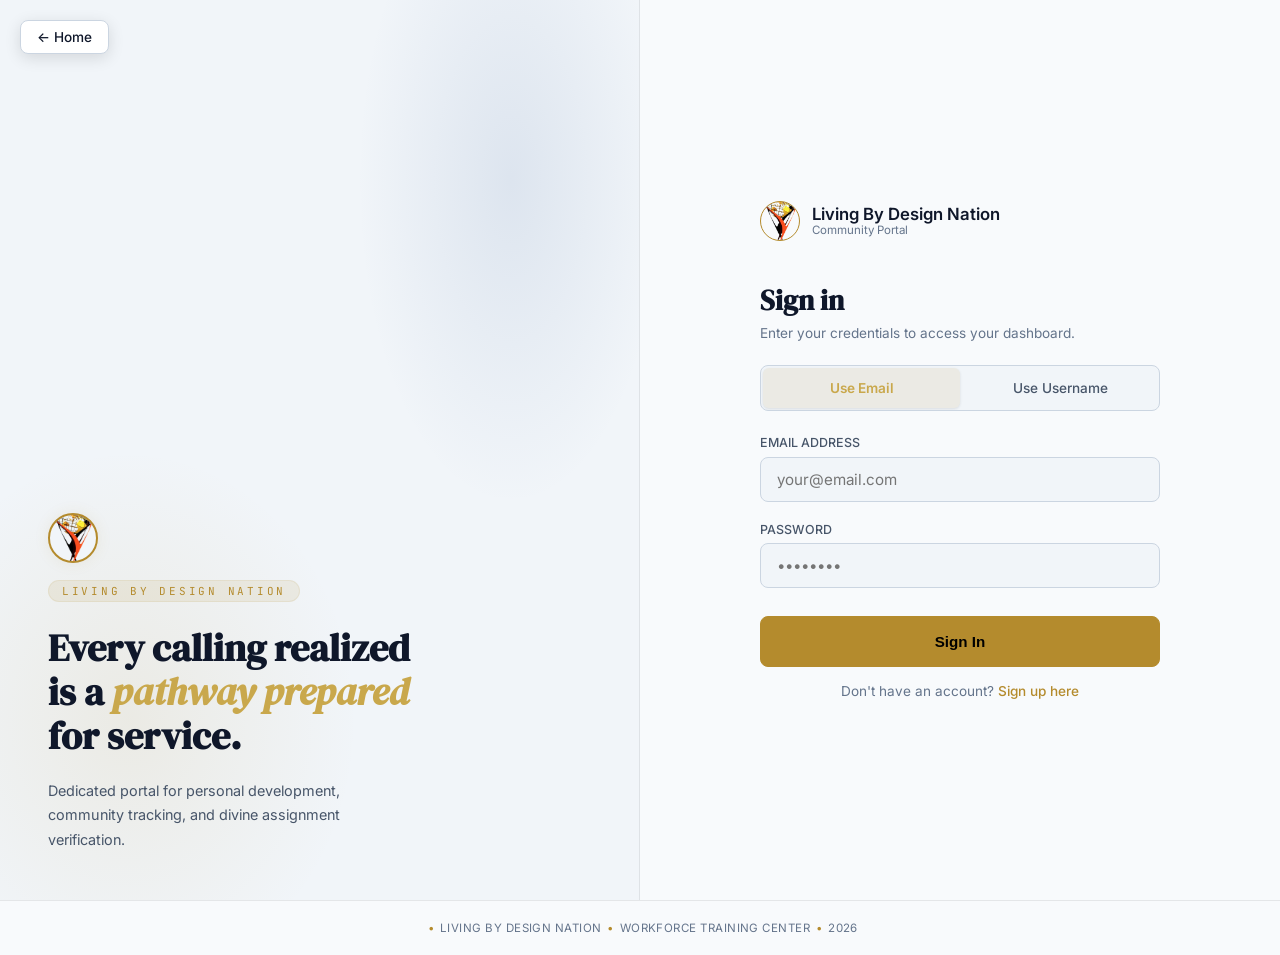
==== commit ca4ab1ed: "Add admin dashboard HTML structure" ====
--- a/admin.html
+++ b/admin.html
@@ -8,7 +8,7 @@
   <link rel="apple-touch-icon" href="bck.png">
   <link rel="preconnect" href="https://fonts.googleapis.com">
   <link href="https://fonts.googleapis.com/css2?family=DM+Serif+Display:ital@0;1&family=Inter:wght@300;400;500;600;700&family=JetBrains+Mono:wght@400;500&display=swap" rel="stylesheet">
-  <link rel="stylesheet" href="styles.css">
+  <link rel="stylesheet" href="styles.css?v=2">
 </head>
 <body>
 <button class="mobile-menu-btn" id="mobileMenuBtn" onclick="toggleMobileSidebar()" aria-label="Toggle menu">☰</button>
@@ -33,7 +33,7 @@
     <nav class="nav">
       <button class="nav-item active" onclick="switchView('overview')">📊 Overview</button>
       <button class="nav-item" onclick="switchView('pending')" id="nav-pending">
-        ⏳ Pending Reviews <span class="nav-badge" id="pendingBadge" style="display:none">0</span>
+        ⏳ Pending Actions <span class="nav-badge" id="pendingBadge" style="display:none">0</span>
       </button>
       <button class="nav-item" onclick="switchView('courses')" id="nav-courses">
         📚 Manage Courses
@@ -99,11 +99,11 @@
         </div>
       </div>
 
-      <!-- VIEW: PENDING REVIEWS -->
+      <!-- VIEW: PENDING REVIEWS & RETAKES -->
       <div class="view" id="view-pending">
-        <div class="table-wrap">
-          <div class="table-header">
-            <div><h3>Written Submissions — Pending Review</h3><p>Approve or reject member written responses to unlock their next milestone</p></div>
+        <div class="table-wrap" style="margin-bottom: 2rem;">
+          <div class="table-header">
+            <div><h3>Written Submissions</h3><p>Approve or reject written responses to unlock the next milestone</p></div>
           </div>
           <div style="overflow-x:auto">
             <table id="pendingTable">
@@ -112,6 +112,22 @@
               </tr></thead>
               <tbody id="pendingBody">
                 <tr><td colspan="5" style="padding:2rem;text-align:center;color:var(--text-dim)">Loading…</td></tr>
+              </tbody>
+            </table>
+          </div>
+        </div>
+
+        <div class="table-wrap">
+          <div class="table-header">
+            <div><h3>Retake Requests</h3><p>Approve requests from members to retake failed assessments</p></div>
+          </div>
+          <div style="overflow-x:auto">
+            <table>
+              <thead><tr>
+                <th>Member</th><th>Milestone</th><th>Previous Score</th><th>Action</th>
+              </tr></thead>
+              <tbody id="retakeBody">
+                <tr><td colspan="4" style="padding:2rem;text-align:center;color:var(--text-dim)">Loading…</td></tr>
               </tbody>
             </table>
           </div>
@@ -328,6 +344,6 @@
   </div>
 </div>
 
-<script src="main.js"></script>
+<script src="main.js?v=2"></script>
 </body>
-</html>+</html>
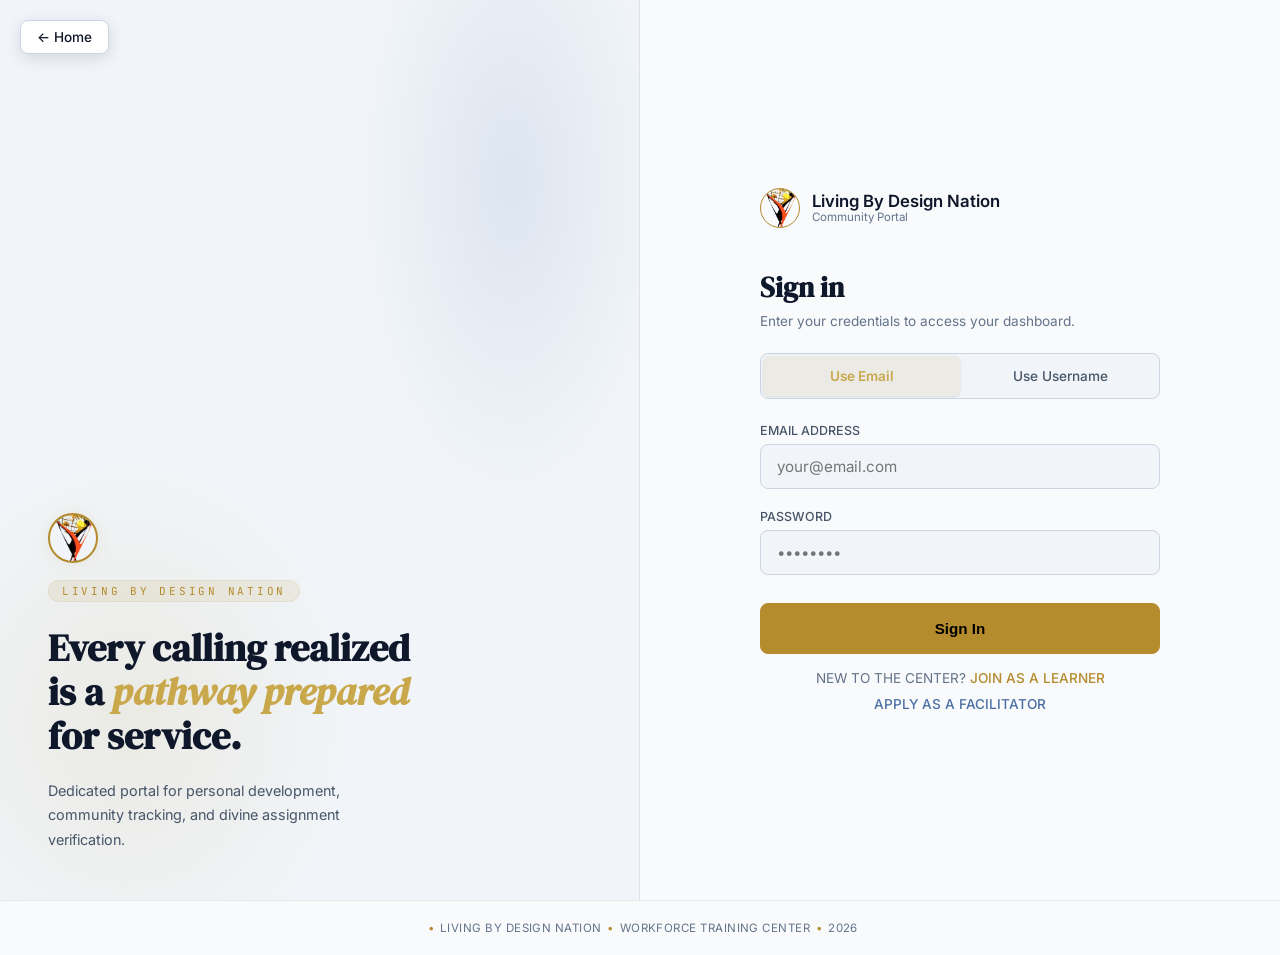
==== commit 1c363b85: "Add files via upload" ====
--- a/admin.html
+++ b/admin.html
@@ -8,9 +8,13 @@
   <link rel="apple-touch-icon" href="bck.png">
   <link rel="preconnect" href="https://fonts.googleapis.com">
   <link href="https://fonts.googleapis.com/css2?family=DM+Serif+Display:ital@0;1&family=Inter:wght@300;400;500;600;700&family=JetBrains+Mono:wght@400;500&display=swap" rel="stylesheet">
-  <link rel="stylesheet" href="styles.css?v=2">
+  <link rel="stylesheet" href="styles.css">
 </head>
 <body>
+<div class="page-loader" id="pageLoader">
+  <div class="page-loader-mark"></div>
+  <div class="page-loader-text">Loading your dashboard…</div>
+</div>
 <button class="mobile-menu-btn" id="mobileMenuBtn" onclick="toggleMobileSidebar()" aria-label="Toggle menu">☰</button>
 <div class="sidebar-overlay" id="sidebarOverlay" onclick="closeMobileSidebar()"></div>
 <div class="app">
@@ -31,19 +35,24 @@
       </div>
     </div>
     <nav class="nav">
-      <button class="nav-item active" onclick="switchView('overview')">📊 Overview</button>
+      <div class="nav-section-label">Overview</div>
+      <button class="nav-item active" onclick="switchView('overview')">📊 <span>Overview</span></button>
+
+      <div class="nav-section-label">Review &amp; Content</div>
       <button class="nav-item" onclick="switchView('pending')" id="nav-pending">
-        ⏳ Pending Actions <span class="nav-badge" id="pendingBadge" style="display:none">0</span>
+        ⏳ <span>Pending Reviews</span> <span class="nav-badge" id="pendingBadge" style="display:none">0</span>
       </button>
       <button class="nav-item" onclick="switchView('courses')" id="nav-courses">
-        📚 Manage Courses
+        📚 <span>Manage Courses</span>
       </button>
-      <button class="nav-item" onclick="switchView('learners')">👥 Member Progress</button>
+
+      <div class="nav-section-label">People</div>
+      <button class="nav-item" onclick="switchView('learners')">👥 <span>Member Progress</span></button>
       <button class="nav-item" onclick="switchView('users')" id="nav-users">
-        👤 Manage Users <span class="nav-badge" id="newUsersBadge" style="display:none">0</span>
+        👤 <span>Manage Users</span> <span class="nav-badge" id="newUsersBadge" style="display:none">0</span>
       </button>
       <button class="nav-item" onclick="switchView('facilitators')" id="nav-facilitators">
-        🎓 Facilitator Requests <span class="nav-badge" id="facilitatorBadge" style="display:none">0</span>
+        🎓 <span>Facilitator Requests</span> <span class="nav-badge" id="facilitatorBadge" style="display:none">0</span>
       </button>
     </nav>
     <div class="sidebar-footer">
@@ -58,7 +67,12 @@
         <div class="topbar-title" id="topbarTitle">Overview</div>
         <div class="topbar-sub" id="topbarSub">Platform at a glance</div>
       </div>
-      <button class="btn-action btn-secondary" style="padding: 0.55rem 1rem; font-size: 0.85rem;" onclick="pollUpdates()">🔄 Refresh Data</button>
+      <div class="topbar-actions">
+        <span class="sync-status" id="lastSynced"><span class="sync-dot"></span><span class="sync-label">Live</span></span>
+        <button class="btn-refresh" id="refreshBtn" onclick="pollUpdates()" aria-label="Refresh data">
+          <span class="refresh-icon">↻</span> Refresh
+        </button>
+      </div>
     </div>
 
     <div class="content">
@@ -66,10 +80,10 @@
       <!-- VIEW: OVERVIEW -->
       <div class="view active" id="view-overview">
         <div class="stat-grid" id="statGrid">
-          <div class="stat-card"><div class="stat-card-num skeleton" style="width:3rem;height:2rem"></div><div class="stat-card-label">Members</div></div>
-          <div class="stat-card"><div class="stat-card-num skeleton" style="width:3rem;height:2rem"></div><div class="stat-card-label">Enrolled Members</div></div>
-          <div class="stat-card"><div class="stat-card-num skeleton" style="width:3rem;height:2rem"></div><div class="stat-card-label">Awaiting Review</div></div>
-          <div class="stat-card"><div class="stat-card-num skeleton" style="width:3rem;height:2rem"></div><div class="stat-card-label">Members Completed</div></div>
+          <div class="kpi-card"><div class="skeleton" style="width:48px;height:48px;border-radius:12px;flex-shrink:0;"></div><div style="flex:1;min-width:0;"><div class="skeleton" style="width:3rem;height:1.6rem;margin-bottom:6px;"></div><div class="skeleton" style="width:70%;height:.7rem;"></div></div></div>
+          <div class="kpi-card"><div class="skeleton" style="width:48px;height:48px;border-radius:12px;flex-shrink:0;"></div><div style="flex:1;min-width:0;"><div class="skeleton" style="width:3rem;height:1.6rem;margin-bottom:6px;"></div><div class="skeleton" style="width:70%;height:.7rem;"></div></div></div>
+          <div class="kpi-card"><div class="skeleton" style="width:48px;height:48px;border-radius:12px;flex-shrink:0;"></div><div style="flex:1;min-width:0;"><div class="skeleton" style="width:3rem;height:1.6rem;margin-bottom:6px;"></div><div class="skeleton" style="width:70%;height:.7rem;"></div></div></div>
+          <div class="kpi-card"><div class="skeleton" style="width:48px;height:48px;border-radius:12px;flex-shrink:0;"></div><div style="flex:1;min-width:0;"><div class="skeleton" style="width:3rem;height:1.6rem;margin-bottom:6px;"></div><div class="skeleton" style="width:70%;height:.7rem;"></div></div></div>
         </div>
 
         <div class="table-wrap">
@@ -99,11 +113,11 @@
         </div>
       </div>
 
-      <!-- VIEW: PENDING REVIEWS & RETAKES -->
+      <!-- VIEW: PENDING REVIEWS -->
       <div class="view" id="view-pending">
-        <div class="table-wrap" style="margin-bottom: 2rem;">
-          <div class="table-header">
-            <div><h3>Written Submissions</h3><p>Approve or reject written responses to unlock the next milestone</p></div>
+        <div class="table-wrap">
+          <div class="table-header">
+            <div><h3>Written Submissions — Pending Review</h3><p>Approve or reject member written responses to unlock their next milestone</p></div>
           </div>
           <div style="overflow-x:auto">
             <table id="pendingTable">
@@ -116,22 +130,6 @@
             </table>
           </div>
         </div>
-
-        <div class="table-wrap">
-          <div class="table-header">
-            <div><h3>Retake Requests</h3><p>Approve requests from members to retake failed assessments</p></div>
-          </div>
-          <div style="overflow-x:auto">
-            <table>
-              <thead><tr>
-                <th>Member</th><th>Milestone</th><th>Previous Score</th><th>Action</th>
-              </tr></thead>
-              <tbody id="retakeBody">
-                <tr><td colspan="4" style="padding:2rem;text-align:center;color:var(--text-dim)">Loading…</td></tr>
-              </tbody>
-            </table>
-          </div>
-        </div>
       </div>
 
       <!-- VIEW: COURSES -->
@@ -220,9 +218,12 @@
 </div>
 
 <!-- ADD USER MODAL -->
-<div class="modal-overlay" id="addUserModal" style="display: none; position: fixed; inset: 0; background: rgba(0,0,0,0.7); z-index: 200; align-items: center; justify-content: center;">
-  <div class="modal" style="background: var(--bg-panel); border: 1px solid var(--border-subtle); border-radius: 16px; padding: 2rem; width: calc(100% - 2rem); max-width: 480px;">
-    <h3 style="font-family: 'DM Serif Display', serif; font-size: 1.4rem; margin-bottom: 1.5rem;">Add New Member</h3>
+<div class="modal-overlay" id="addUserModal">
+  <div class="modal" style="max-width: 480px;">
+    <div class="modal-head">
+      <h3 style="font-family: 'DM Serif Display', serif; font-size: 1.4rem;">Add New Member</h3>
+      <button class="modal-close" onclick="closeAddUserModal()" aria-label="Close">✕</button>
+    </div>
     <div class="field"><label>Full Name</label><input type="text" id="nf-name" placeholder="Jane Smith"></div>
     <div class="field"><label>Username</label><input type="text" id="nf-username" placeholder="jane.smith"></div>
     <div class="field"><label>Email</label><input type="email" id="nf-email" placeholder="jane@company.com"></div>
@@ -240,9 +241,12 @@
 </div>
 
 <!-- CREATE COURSE MODAL -->
-<div class="modal-overlay" id="courseModal" style="display: none; position: fixed; inset: 0; background: rgba(0,0,0,0.7); z-index: 200; align-items: center; justify-content: center;">
-  <div class="modal" style="background: var(--bg-panel); border: 1px solid var(--border-subtle); border-radius: 16px; padding: 2rem; width: calc(100% - 2rem); max-width: 480px;">
-    <h3 style="font-family: 'DM Serif Display', serif; font-size: 1.4rem; margin-bottom: 1.5rem;">Create New Course</h3>
+<div class="modal-overlay" id="courseModal">
+  <div class="modal" style="max-width: 480px;">
+    <div class="modal-head">
+      <h3 style="font-family: 'DM Serif Display', serif; font-size: 1.4rem;">Create New Course</h3>
+      <button class="modal-close" onclick="closeCourseModal()" aria-label="Close">✕</button>
+    </div>
     <div class="field"><label>Course Title</label><input type="text" id="nc-title" placeholder="e.g., Foundational Ethics"></div>
     <div class="field"><label>Description</label>
       <textarea id="nc-desc" rows="3" style="width: 100%; padding: 0.75rem; background: var(--bg-surface); border: 1.5px solid var(--border-strong); border-radius: 8px; color: var(--text-main); font-family: 'Inter', sans-serif; font-size: 0.95rem; outline: none;"></textarea>
@@ -255,9 +259,12 @@
 </div>
 
 <!-- CREATE MILESTONE MODAL -->
-<div class="modal-overlay" id="milestoneModal" style="display: none; position: fixed; inset: 0; background: rgba(0,0,0,0.7); z-index: 200; align-items: center; justify-content: center;">
-  <div class="modal" style="background: var(--bg-panel); border: 1px solid var(--border-subtle); border-radius: 16px; padding: 2rem; width: calc(100% - 2rem); max-width: 600px; max-height: 90vh; overflow-y: auto;">
-    <h3 style="font-family: 'DM Serif Display', serif; font-size: 1.4rem; margin-bottom: 0.5rem;">Add Milestone</h3>
+<div class="modal-overlay" id="milestoneModal">
+  <div class="modal" style="max-width: 600px; max-height: 90vh; overflow-y: auto;">
+    <div class="modal-head" style="margin-bottom:0.5rem;">
+      <h3 style="font-family: 'DM Serif Display', serif; font-size: 1.4rem;">Add Milestone</h3>
+      <button class="modal-close" onclick="closeMilestoneModal()" aria-label="Close">✕</button>
+    </div>
     <p style="color:var(--text-dim);font-size:0.85rem;margin-bottom:1.5rem;">For course: <strong id="nm-course-title"></strong></p>
     
     <div class="field"><label>Title</label><input type="text" id="nm-title" placeholder="e.g., Module 1: Introduction"></div>
@@ -289,9 +296,12 @@
 </div>
 
 <!-- ASSIGN COURSE MODAL -->
-<div class="modal-overlay" id="assignModal" style="display: none; position: fixed; inset: 0; background: rgba(0,0,0,0.7); z-index: 200; align-items: center; justify-content: center;">
-  <div class="modal" style="background: var(--bg-panel); border: 1px solid var(--border-subtle); border-radius: 16px; padding: 2rem; width: calc(100% - 2rem); max-width: 400px;">
-    <h3 style="font-family: 'DM Serif Display', serif; font-size: 1.4rem; margin-bottom: 0.5rem;">Assign Course</h3>
+<div class="modal-overlay" id="assignModal">
+  <div class="modal" style="max-width: 400px;">
+    <div class="modal-head" style="margin-bottom:0.5rem;">
+      <h3 style="font-family: 'DM Serif Display', serif; font-size: 1.4rem;">Assign Course</h3>
+      <button class="modal-close" onclick="closeAssignModal()" aria-label="Close">✕</button>
+    </div>
     <p style="color:var(--text-dim);font-size:0.85rem;margin-bottom:1.5rem;">Assigning to: <strong id="assign-user-name"></strong></p>
     <div class="field"><label>Select Course</label>
       <select id="assign-course-select">
@@ -306,14 +316,14 @@
 </div>
 
 <!-- MEMBER DETAIL MODAL -->
-<div class="modal-overlay" id="memberDetailModal" style="display: none; position: fixed; inset: 0; background: rgba(0,0,0,0.7); z-index: 200; align-items: center; justify-content: center;">
-  <div class="modal" style="background: var(--bg-panel); border: 1px solid var(--border-subtle); border-radius: 16px; padding: 2rem; width: calc(100% - 2rem); max-width: 560px; max-height: 85vh; overflow-y: auto;">
-    <div style="display:flex;align-items:flex-start;justify-content:space-between;margin-bottom:1.5rem;">
+<div class="modal-overlay" id="memberDetailModal">
+  <div class="modal" style="max-width: 560px; max-height: 85vh; overflow-y: auto;">
+    <div class="modal-head">
       <div>
         <h3 style="font-family: 'DM Serif Display', serif; font-size: 1.4rem; margin-bottom: 2px;" id="md-name">Member</h3>
         <div style="font-size:.78rem;color:var(--text-dim);font-family:'JetBrains Mono',monospace;" id="md-username">—</div>
       </div>
-      <button onclick="closeMemberDetailModal()" style="background:none;border:none;color:var(--text-dim);font-size:1.3rem;cursor:pointer;line-height:1;padding:.25rem;">✕</button>
+      <button class="modal-close" onclick="closeMemberDetailModal()" aria-label="Close">✕</button>
     </div>
 
     <div style="display:grid;grid-template-columns:1fr 1fr;gap:1rem;background:var(--bg-surface);border-radius:10px;padding:1rem 1.25rem;margin-bottom:1.5rem;">
@@ -344,6 +354,6 @@
   </div>
 </div>
 
-<script src="main.js?v=2"></script>
+<script src="main.js"></script>
 </body>
-</html>
+</html>
--- a/styles.css
+++ b/styles.css
@@ -424,7 +424,6 @@
   margin: 2px;
   box-shadow: 0 1px 3px rgba(0,0,0,0.1);
 }
-
 /* ── LEARNER ROADMAP DASHBOARD ── */
 .roadmap-grid {
   display: grid;
@@ -506,6 +505,7 @@
   color: var(--text-muted);
   font-weight: 500;
 }
+
 /* ── WELCOME DASHBOARD WATERMARK & GLOW ── */
 .welcome-dashboard-wrap {
   position: relative;
@@ -540,4 +540,180 @@
 .welcome-dashboard-content {
   position: relative;
   z-index: 1;
+}
+
+/* ============================================================
+   ADMIN PANEL — REDESIGN
+   ============================================================ */
+
+/* ── Sidebar nav groups ── */
+.nav-section-label {
+  font-size: 0.65rem; color: var(--text-dim); text-transform: uppercase;
+  letter-spacing: 0.09em; font-weight: 600; padding: 1.1rem 1rem 0.4rem;
+}
+.nav-section-label:first-child { padding-top: 0.25rem; }
+.nav-item { position: relative; }
+.nav-item.active { box-shadow: inset 3px 0 0 var(--gold); }
+
+/* ── Topbar actions / sync status / refresh button ── */
+.topbar-actions { display: flex; align-items: center; gap: 1rem; }
+.sync-status {
+  display: flex; align-items: center; gap: 6px; font-size: 0.76rem;
+  color: var(--text-dim); font-family: "JetBrains Mono", monospace;
+}
+.sync-dot {
+  width: 6px; height: 6px; border-radius: 50%; background: var(--success);
+  box-shadow: 0 0 0 3px var(--success-bg); flex-shrink: 0;
+}
+.btn-refresh {
+  display: inline-flex; align-items: center; gap: 8px; padding: 0.55rem 1rem;
+  font-size: 0.85rem; font-weight: 500; border-radius: 8px;
+  border: 1px solid var(--border-strong); background: var(--bg-surface);
+  color: var(--text-main); cursor: pointer; transition: all 0.15s;
+  font-family: "Inter", sans-serif;
+}
+.btn-refresh:hover { border-color: var(--gold); color: var(--gold-lt); }
+.refresh-icon { display: inline-block; }
+.btn-refresh.loading { opacity: 0.75; pointer-events: none; }
+.btn-refresh.loading .refresh-icon { animation: wtp-spin 0.8s linear infinite; }
+@keyframes wtp-spin { to { transform: rotate(360deg); } }
+
+/* ── Inline button spinner (sign-in, signup, facilitator signup) ── */
+.btn-spinner {
+  display: inline-block; width: 14px; height: 14px; border-radius: 50%;
+  border: 2px solid rgba(255,255,255,0.35); border-top-color: currentColor;
+  animation: wtp-spin 0.7s linear infinite; vertical-align: -2px; margin-right: 8px;
+}
+
+/* ── Full-page loader (admin.html / learner.html initial load) ── */
+.page-loader {
+  position: fixed; inset: 0; z-index: 500; background: var(--bg-main);
+  display: flex; flex-direction: column; align-items: center; justify-content: center;
+  gap: 1.1rem; transition: opacity 0.35s ease, visibility 0.35s ease;
+}
+.page-loader-mark {
+  width: 52px; height: 52px; border-radius: 50%;
+  border: 3px solid var(--border-subtle); border-top-color: var(--gold);
+  animation: wtp-spin 0.8s linear infinite;
+}
+.page-loader-text {
+  font-family: "JetBrains Mono", monospace; font-size: 0.78rem; color: var(--text-dim);
+  letter-spacing: 0.06em; text-transform: uppercase;
+}
+.page-loader--hidden { opacity: 0; visibility: hidden; pointer-events: none; }
+
+/* ── KPI cards (Overview stat grid) ── */
+.kpi-card {
+  background: var(--bg-panel); border: 1px solid var(--border-subtle);
+  border-radius: 16px; padding: 1.35rem 1.5rem; display: flex;
+  align-items: center; gap: 1rem; transition: all 0.2s ease;
+}
+.kpi-card:hover {
+  transform: translateY(-3px); border-color: var(--border-strong);
+  box-shadow: 0 10px 30px rgba(0,0,0,0.08);
+}
+.kpi-icon {
+  width: 48px; height: 48px; border-radius: 12px; flex-shrink: 0;
+  display: flex; align-items: center; justify-content: center; font-size: 1.35rem;
+}
+.kpi-icon--steel   { background: var(--steel-bg); color: var(--steel); }
+.kpi-icon--gold    { background: var(--gold-bg);  color: var(--gold-lt); }
+.kpi-icon--warning { background: var(--warning-bg); color: var(--warning); }
+.kpi-icon--success { background: var(--success-bg); color: var(--success); }
+.kpi-body { min-width: 0; }
+.kpi-num {
+  font-family: "DM Serif Display", serif; font-size: 1.9rem; line-height: 1;
+  color: var(--text-main); margin-bottom: 3px;
+}
+.kpi-label {
+  font-size: 0.76rem; color: var(--text-dim); text-transform: uppercase;
+  letter-spacing: 0.07em; white-space: nowrap;
+}
+
+/* ── Member cell: avatar chip + name (progress table) ── */
+.member-cell {
+  background: none; border: none; padding: 0; display: inline-flex;
+  align-items: center; gap: 10px; cursor: pointer; font-family: inherit;
+}
+.avatar-chip {
+  width: 32px; height: 32px; border-radius: 50%; flex-shrink: 0;
+  background: linear-gradient(135deg, var(--gold), var(--gold-lt));
+  color: #000; display: flex; align-items: center; justify-content: center;
+  font-weight: 700; font-size: 0.72rem;
+}
+.member-name {
+  color: var(--gold-lt); font-weight: 600; font-size: 0.875rem;
+  text-decoration: underline; text-underline-offset: 3px;
+}
+
+/* ── Mini inline progress bar (progress table) ── */
+.mini-progress-wrap { display: flex; align-items: center; gap: 8px; }
+.mini-progress {
+  width: 70px; height: 6px; background: var(--border-subtle);
+  border-radius: 3px; overflow: hidden; flex-shrink: 0;
+}
+.mini-progress-fill {
+  height: 100%; background: linear-gradient(90deg, var(--gold), var(--gold-lt));
+  border-radius: 3px; transition: width 0.5s ease;
+}
+.mini-progress-label {
+  font-family: "JetBrains Mono", monospace; font-size: 0.8rem;
+  color: var(--gold-lt); min-width: 34px;
+}
+
+/* ── Sticky table headers for long lists ── */
+.table-wrap thead th {
+  position: sticky; top: 0; background: var(--bg-panel); z-index: 1;
+}
+
+/* ── Search inputs get a subtle icon ── */
+.filter-input {
+  background-image: url("data:image/svg+xml;utf8,<svg xmlns='http://www.w3.org/2000/svg' width='16' height='16' viewBox='0 0 24 24' fill='none' stroke='%2364748B' stroke-width='2' stroke-linecap='round' stroke-linejoin='round'><circle cx='11' cy='11' r='7'/><line x1='21' y1='21' x2='16.65' y2='16.65'/></svg>");
+  background-repeat: no-repeat;
+  background-position: 0.85rem center;
+  padding-left: 2.5rem !important;
+}
+
+/* ── Modal system: class-driven, animated ── */
+.modal-overlay {
+  display: none; position: fixed; inset: 0; z-index: 200;
+  align-items: center; justify-content: center;
+  background: rgba(0,0,0,0.65); backdrop-filter: blur(4px);
+  opacity: 0; transition: opacity 0.2s ease;
+}
+.modal-overlay.active { display: flex; opacity: 1; }
+.modal-overlay .modal {
+  background: var(--bg-panel); border: 1px solid var(--border-subtle);
+  border-radius: 16px; padding: 2rem; width: calc(100% - 2rem);
+  transform: translateY(12px) scale(0.98);
+  transition: transform 0.25s cubic-bezier(0.16, 1, 0.3, 1);
+}
+.modal-overlay.active .modal { transform: translateY(0) scale(1); }
+.modal-head {
+  display: flex; align-items: flex-start; justify-content: space-between;
+  gap: 1rem; margin-bottom: 1.5rem;
+}
+.modal-close {
+  background: none; border: none; color: var(--text-dim); font-size: 1.3rem;
+  cursor: pointer; line-height: 1; padding: 0.25rem; flex-shrink: 0;
+  transition: color 0.15s;
+}
+.modal-close:hover { color: var(--error); }
+
+/* ── Toast icon chip ── */
+.wtp-toast { display: flex; align-items: center; gap: 10px; }
+.wtp-toast-icon {
+  width: 20px; height: 20px; border-radius: 50%; flex-shrink: 0;
+  display: flex; align-items: center; justify-content: center;
+  font-size: 0.68rem; font-weight: 700;
+  background: var(--steel-bg); color: var(--steel);
+}
+.wtp-toast--success .wtp-toast-icon { background: var(--success-bg); color: var(--success); }
+.wtp-toast--error .wtp-toast-icon { background: var(--error-bg); color: var(--error); }
+
+@media (max-width: 768px) {
+  .kpi-card { padding: 1.1rem 1.15rem; }
+  .kpi-num { font-size: 1.5rem; }
+  .topbar-actions { gap: 0.6rem; }
+  .sync-label { display: none; }
 }
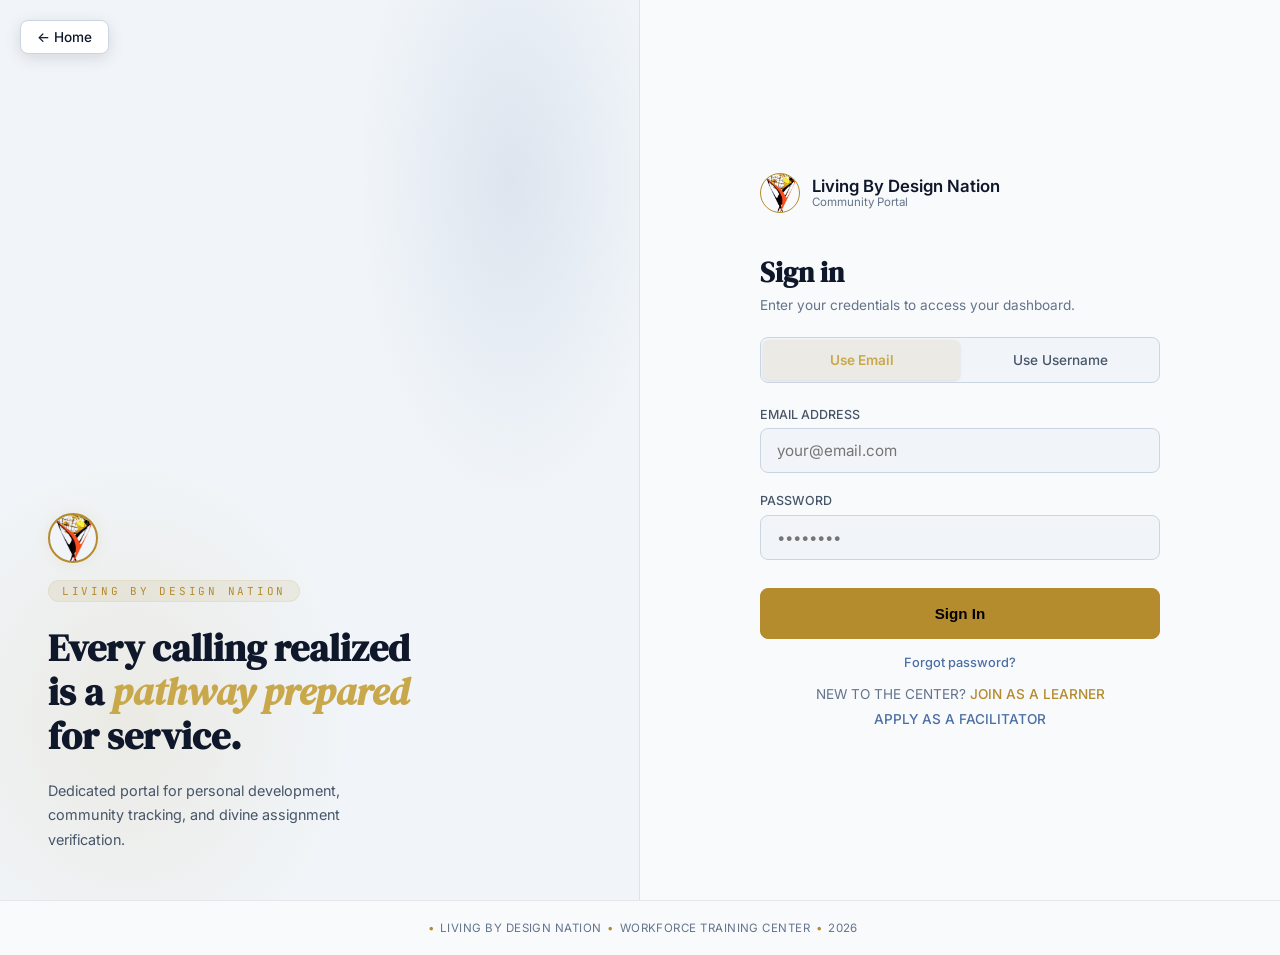
==== commit 9a337fdc: "Add files via upload" ====
--- a/admin.html
+++ b/admin.html
@@ -36,22 +36,31 @@
     </div>
     <nav class="nav">
       <div class="nav-section-label">Overview</div>
-      <button class="nav-item active" onclick="switchView('overview')">📊 <span>Overview</span></button>
+      <button class="nav-item active" data-call="switchView" data-view="overview">📊 <span>Overview</span></button>
 
       <div class="nav-section-label">Review &amp; Content</div>
-      <button class="nav-item" onclick="switchView('pending')" id="nav-pending">
+      <button class="nav-item" data-call="switchView" data-view="pending" id="nav-pending">
         ⏳ <span>Pending Reviews</span> <span class="nav-badge" id="pendingBadge" style="display:none">0</span>
       </button>
-      <button class="nav-item" onclick="switchView('courses')" id="nav-courses">
+      <button class="nav-item" data-call="switchView" data-view="graduations" id="nav-graduations">
+        🏆 <span>Graduation Approvals</span> <span class="nav-badge" id="graduationBadge" style="display:none">0</span>
+      </button>
+      <button class="nav-item" data-call="switchView" data-view="courses" id="nav-courses">
         📚 <span>Manage Courses</span>
       </button>
+      <button class="nav-item" data-call="switchView" data-view="projects" id="nav-projects">
+        📝 <span>Projects &amp; Broadcasts</span>
+      </button>
 
       <div class="nav-section-label">People</div>
-      <button class="nav-item" onclick="switchView('learners')">👥 <span>Member Progress</span></button>
-      <button class="nav-item" onclick="switchView('users')" id="nav-users">
+      <button class="nav-item" data-call="switchView" data-view="learners">👥 <span>Member Progress</span></button>
+      <button class="nav-item" data-call="switchView" data-view="users" id="nav-users">
         👤 <span>Manage Users</span> <span class="nav-badge" id="newUsersBadge" style="display:none">0</span>
       </button>
-      <button class="nav-item" onclick="switchView('facilitators')" id="nav-facilitators">
+      <button class="nav-item" data-call="switchView" data-view="completed" id="nav-completed">
+        🏅 <span>Members Completed</span>
+      </button>
+      <button class="nav-item" data-call="switchView" data-view="facilitators" id="nav-facilitators">
         🎓 <span>Facilitator Requests</span> <span class="nav-badge" id="facilitatorBadge" style="display:none">0</span>
       </button>
     </nav>
@@ -69,6 +78,7 @@
       </div>
       <div class="topbar-actions">
         <span class="sync-status" id="lastSynced"><span class="sync-dot"></span><span class="sync-label">Live</span></span>
+        <button class="bell-btn" data-call="openAdminNotifications" aria-label="Notifications">🔔<i class="bell-badge" id="adminBellBadge" style="display:none"></i></button>
         <button class="btn-refresh" id="refreshBtn" onclick="pollUpdates()" aria-label="Refresh data">
           <span class="refresh-icon">↻</span> Refresh
         </button>
@@ -79,35 +89,26 @@
 
       <!-- VIEW: OVERVIEW -->
       <div class="view active" id="view-overview">
+        <div class="stat-wrap">
         <div class="stat-grid" id="statGrid">
           <div class="kpi-card"><div class="skeleton" style="width:48px;height:48px;border-radius:12px;flex-shrink:0;"></div><div style="flex:1;min-width:0;"><div class="skeleton" style="width:3rem;height:1.6rem;margin-bottom:6px;"></div><div class="skeleton" style="width:70%;height:.7rem;"></div></div></div>
           <div class="kpi-card"><div class="skeleton" style="width:48px;height:48px;border-radius:12px;flex-shrink:0;"></div><div style="flex:1;min-width:0;"><div class="skeleton" style="width:3rem;height:1.6rem;margin-bottom:6px;"></div><div class="skeleton" style="width:70%;height:.7rem;"></div></div></div>
           <div class="kpi-card"><div class="skeleton" style="width:48px;height:48px;border-radius:12px;flex-shrink:0;"></div><div style="flex:1;min-width:0;"><div class="skeleton" style="width:3rem;height:1.6rem;margin-bottom:6px;"></div><div class="skeleton" style="width:70%;height:.7rem;"></div></div></div>
           <div class="kpi-card"><div class="skeleton" style="width:48px;height:48px;border-radius:12px;flex-shrink:0;"></div><div style="flex:1;min-width:0;"><div class="skeleton" style="width:3rem;height:1.6rem;margin-bottom:6px;"></div><div class="skeleton" style="width:70%;height:.7rem;"></div></div></div>
-        </div>
-
-        <div class="table-wrap">
-          <div class="table-header">
-            <div><h3>All Member Progress</h3><p>Every member's status across all milestones</p></div>
-          </div>
-          <div class="filter-bar" style="display: flex; gap: 0.75rem; padding: 1rem 1.5rem; border-bottom: 1px solid var(--border-subtle);">
-            <input type="text" class="filter-input" placeholder="Search member name…" oninput="filterProgressTable(this.value)">
-            <select class="filter-select" onchange="filterByStatus(this.value)">
-              <option value="">All members</option>
-              <option value="SUBMITTED">Has submission awaiting review</option>
-              <option value="FAILED">Has a failed milestone</option>
-              <option value="UNLOCKED">Currently mid-milestone</option>
-              <option value="COMPLETE">Fully completed</option>
-            </select>
-          </div>
-          <div style="overflow-x:auto">
-            <table id="progressTable">
-              <thead><tr>
-                <th>Member</th><th>Course(s)</th><th>Milestones</th><th>Completion</th><th>Up Next</th>
-              </tr></thead>
-              <tbody id="progressBody">
-                <tr><td colspan="5" style="padding:2rem;text-align:center;color:var(--text-dim)">Loading…</td></tr>
-              </tbody>
+          <div class="kpi-card"><div class="skeleton" style="width:48px;height:48px;border-radius:12px;flex-shrink:0;"></div><div style="flex:1;min-width:0;"><div class="skeleton" style="width:3rem;height:1.6rem;margin-bottom:6px;"></div><div class="skeleton" style="width:70%;height:.7rem;"></div></div></div>
+        </div>
+        </div>
+
+        <!-- Opens when a stat card above is tapped -->
+        <div class="table-wrap" id="statDetail" style="display:none;margin-bottom:1.5rem">
+          <div class="table-header">
+            <div><h3 id="statDetailTitle"></h3><p id="statDetailSub"></p></div>
+            <button class="chip-btn chip-btn--steel" data-call="closeStatDetail">✕ Close</button>
+          </div>
+          <div style="overflow-x:auto">
+            <table>
+              <thead><tr><th>Member</th><th>Username</th><th>Email</th><th>Phone</th><th>Batch</th><th id="statDetailExtraHead">Progress</th></tr></thead>
+              <tbody id="statDetailBody"></tbody>
             </table>
           </div>
         </div>
@@ -132,6 +133,37 @@
         </div>
       </div>
 
+      <!-- VIEW: GRADUATION APPROVALS -->
+      <div class="view" id="view-graduations">
+        <div class="table-wrap" style="margin-bottom: 1.5rem;">
+          <div class="table-header">
+            <div><h3>Awaiting Facilitator Approval</h3><p>Sign off on graduating members' chosen service assignment</p></div>
+          </div>
+          <div style="overflow-x:auto">
+            <table>
+              <thead><tr><th>Member</th><th>Username</th><th>Service Choice</th><th>Requested</th><th>Action</th></tr></thead>
+              <tbody id="gradFacilitatorBody">
+                <tr><td colspan="5" style="padding:2rem;text-align:center;color:var(--text-dim)">Loading…</td></tr>
+              </tbody>
+            </table>
+          </div>
+        </div>
+
+        <div class="table-wrap" id="adminApprovalSection">
+          <div class="table-header">
+            <div><h3>Awaiting Admin Approval</h3><p>Final sign-off before a member is marked as graduated</p></div>
+          </div>
+          <div style="overflow-x:auto">
+            <table>
+              <thead><tr><th>Member</th><th>Username</th><th>Service Choice</th><th>Requested</th><th>Action</th></tr></thead>
+              <tbody id="gradAdminBody">
+                <tr><td colspan="5" style="padding:2rem;text-align:center;color:var(--text-dim)">Loading…</td></tr>
+              </tbody>
+            </table>
+          </div>
+        </div>
+      </div>
+
       <!-- VIEW: COURSES -->
       <div class="view" id="view-courses">
         <div class="table-wrap">
@@ -141,11 +173,136 @@
           </div>
           <div style="overflow-x:auto">
             <table>
-              <thead><tr><th>Course Title</th><th>Description</th><th>Course ID</th><th>Action</th></tr></thead>
+              <thead><tr><th>Course Title</th><th>Description</th><th>Course ID</th><th>Milestones</th><th>Action</th></tr></thead>
               <tbody id="adminCoursesBody">
-                <tr><td colspan="4" style="padding:2rem;text-align:center;color:var(--text-dim)">Loading…</td></tr>
-              </tbody>
-            </table>
+                <tr><td colspan="5" style="padding:2rem;text-align:center;color:var(--text-dim)">Loading…</td></tr>
+              </tbody>
+            </table>
+          </div>
+        </div>
+      </div>
+
+      <!-- VIEW: PROJECTS & BROADCASTS -->
+      <div class="view" id="view-projects">
+        <div class="stat-grid" id="projStatsRow" style="grid-template-columns:repeat(3,1fr)">
+          <div class="kpi-card"><div class="kpi-icon kpi-icon--gold">📝</div><div class="kpi-body"><div class="kpi-num">—</div><div class="kpi-label">Assigned</div></div></div>
+          <div class="kpi-card"><div class="kpi-icon kpi-icon--warning">⏳</div><div class="kpi-body"><div class="kpi-num">—</div><div class="kpi-label">Awaiting grade</div></div></div>
+          <div class="kpi-card"><div class="kpi-icon kpi-icon--success">✅</div><div class="kpi-body"><div class="kpi-num">—</div><div class="kpi-label">Graded</div></div></div>
+        </div>
+
+        <div class="table-wrap" style="margin-bottom:1.5rem">
+          <div class="table-header">
+            <div><h3>Question Bank</h3><p>Each learner is dealt ONE question at random when you press Assign</p></div>
+            <button class="btn-action btn-primary" id="btn-assign-projects" style="padding: 0.55rem 1.1rem; font-size: 0.82rem;" data-call="assignProjects">🎯 Assign Projects</button>
+          </div>
+          <div style="padding:1.25rem 1.5rem">
+            <div id="pqList" style="margin-bottom:1rem"><p style="color:var(--text-dim);font-size:.85rem">Loading…</p></div>
+            <div style="display:flex;gap:.6rem;flex-wrap:wrap">
+              <input type="text" id="pq-input" placeholder="Type a new essay question…" style="flex:1;min-width:220px;padding:.75rem 1rem;background:var(--bg-surface);border:1.5px solid var(--border-strong);border-radius:8px;color:var(--text-main);font-size:16px;outline:none;">
+              <button class="btn-action btn-secondary" style="padding:.6rem 1.1rem;font-size:.82rem;" onclick="addProjectQuestion()">+ Add Question</button>
+            </div>
+          </div>
+        </div>
+
+        <div id="batchCard">
+        <div class="table-wrap" style="margin-bottom:1.5rem">
+          <div class="table-header">
+            <div><h3>Training Batch Timeframe</h3><p>Learners see these dates on their home screen</p></div>
+          </div>
+          <div style="padding:1.25rem 1.5rem">
+            <p id="batch-status" style="font-size:.8rem;color:var(--text-dim);margin-bottom:1rem;">No batch set yet.</p>
+            <div class="field"><label>Batch name</label>
+              <input type="text" id="batch-name" maxlength="80" placeholder="e.g. Batch 3 — January 2027" style="width:100%;padding:.7rem 1rem;background:var(--bg-surface);border:1.5px solid var(--border-strong);border-radius:8px;color:var(--text-main);font-size:16px;outline:none;">
+            </div>
+            <div style="display:flex;gap:.75rem;flex-wrap:wrap">
+              <div class="field" style="flex:1;min-width:160px"><label>Start date</label><input type="date" id="batch-start" style="width:100%;padding:.7rem 1rem;background:var(--bg-surface);border:1.5px solid var(--border-strong);border-radius:8px;color:var(--text-main);font-size:16px;outline:none;"></div>
+              <div class="field" style="flex:1;min-width:160px"><label>End date</label><input type="date" id="batch-end" style="width:100%;padding:.7rem 1rem;background:var(--bg-surface);border:1.5px solid var(--border-strong);border-radius:8px;color:var(--text-main);font-size:16px;outline:none;"></div>
+            </div>
+            <div class="field"><label>Note shown to learners (optional)</label>
+              <input type="text" id="batch-note" maxlength="300" placeholder="e.g. Classes hold every Saturday, 10am WAT" style="width:100%;padding:.7rem 1rem;background:var(--bg-surface);border:1.5px solid var(--border-strong);border-radius:8px;color:var(--text-main);font-size:16px;outline:none;">
+            </div>
+            <label style="display:flex;align-items:center;gap:.5rem;font-size:.85rem;color:var(--text-muted);margin:.25rem 0 .5rem;">
+              <input type="checkbox" id="batch-notify" checked> Notify the learners in this batch
+            </label>
+            <label style="display:flex;align-items:center;gap:.5rem;font-size:.85rem;color:var(--text-muted);margin:0 0 1rem;">
+              <input type="checkbox" id="batch-carry"> When opening a <strong>new</strong> batch, carry over learners from the current one
+            </label>
+            <div style="display:flex;gap:.6rem;flex-wrap:wrap;margin-bottom:1rem">
+              <button class="btn-action btn-primary" id="btn-save-batch" style="padding:.7rem 1.1rem;font-size:.82rem;" onclick="saveBatch('update')">💾 Save changes to current batch</button>
+              <button class="btn-action btn-secondary" id="btn-new-batch" style="padding:.7rem 1.1rem;font-size:.82rem;" onclick="saveBatch('new')">➕ Open as a new batch</button>
+            </div>
+            <p style="font-size:.78rem;color:var(--text-dim);line-height:1.6;">
+              Learners can use the portal only between their batch's start and end dates. Once a batch ends, everyone in it is locked out until you open a new batch.
+              <strong>Save changes</strong> edits the running batch (nobody loses access). <strong>Open as a new batch</strong> closes the old one: learners with no batch yet join the new one automatically;
+              tick <em>carry over</em> to bring the old batch's learners along, or move people one at a time from Manage Members.
+            </p>
+          </div>
+        </div>
+        <div class="table-wrap" style="margin-bottom:1.5rem">
+          <div class="table-header"><div><h3>Previous Batches</h3><p>Each closed batch is kept as its own section — tap one to see its learners</p></div></div>
+          <div id="batchHistory" style="padding:1rem 1.5rem"><p style="color:var(--text-dim);font-size:.85rem">Loading…</p></div>
+        </div>
+        </div>
+
+        <div class="table-wrap" style="margin-bottom:1.5rem">
+          <div class="table-header">
+            <div><h3>Defence Date</h3><p>Saving broadcasts the date to every learner's portal automatically</p></div>
+          </div>
+          <div style="padding:1.25rem 1.5rem">
+            <p id="pd-status" style="font-size:.8rem;color:var(--text-dim);margin-bottom:1rem;">No defence date set yet.</p>
+            <div style="display:flex;gap:.75rem;flex-wrap:wrap;align-items:flex-end">
+              <div class="field" style="margin:0"><label>Date</label><input type="date" id="pd-date" style="padding:.7rem 1rem;background:var(--bg-surface);border:1.5px solid var(--border-strong);border-radius:8px;color:var(--text-main);font-size:16px;outline:none;"></div>
+              <div class="field" style="margin:0;flex:1;min-width:180px"><label>Venue (optional)</label><input type="text" id="pd-venue" placeholder="e.g. Main Hall, Zoom" style="width:100%;padding:.7rem 1rem;background:var(--bg-surface);border:1.5px solid var(--border-strong);border-radius:8px;color:var(--text-main);font-size:16px;outline:none;"></div>
+              <button class="btn-action btn-primary" id="btn-save-defence" style="padding:.7rem 1.1rem;font-size:.82rem;" onclick="saveDefenceDate()">Save &amp; Notify All</button>
+            </div>
+            <div class="field" style="margin-top:1rem"><label>Note shown with the announcement (optional)</label>
+              <input type="text" id="pd-msg" placeholder="e.g. Come with a printed copy of your essay" style="width:100%;padding:.7rem 1rem;background:var(--bg-surface);border:1.5px solid var(--border-strong);border-radius:8px;color:var(--text-main);font-size:16px;outline:none;">
+            </div>
+          </div>
+        </div>
+
+        <div class="table-wrap" style="margin-bottom:1.5rem">
+          <div class="table-header">
+            <div><h3>Project Submissions</h3><p id="projSubCount">Loading…</p></div>
+          </div>
+          <div style="overflow-x:auto">
+            <table>
+              <thead><tr><th>Member</th><th>Question</th><th>Status</th><th>Submitted</th><th>Score</th><th>Action</th></tr></thead>
+              <tbody id="projectSubsBody">
+                <tr><td colspan="6" style="padding:2rem;text-align:center;color:var(--text-dim)">Loading…</td></tr>
+              </tbody>
+            </table>
+          </div>
+        </div>
+
+        <div class="table-wrap">
+          <div class="table-header">
+            <div><h3>Broadcast Notification</h3><p>Push an announcement to every member's portal</p></div>
+          </div>
+          <div style="padding:1.25rem 1.5rem">
+            <div style="display:flex;gap:.75rem;flex-wrap:wrap">
+              <div class="field" style="margin:0">
+                <label>Audience</label>
+                <select id="bc-audience" onchange="toggleBroadcastCourseRow()" style="padding:.7rem 1rem;background:var(--bg-surface);border:1.5px solid var(--border-strong);border-radius:8px;color:var(--text-main);font-size:16px;outline:none;">
+                  <option value="ALL_LEARNERS">All learners</option>
+                  <option value="COURSE">One course</option>
+                  <option value="ALL_USERS">Everyone (incl. staff)</option>
+                </select>
+              </div>
+              <div class="field" id="bc-course-row" style="margin:0;display:none">
+                <label>Course</label>
+                <select id="bc-course" style="padding:.7rem 1rem;background:var(--bg-surface);border:1.5px solid var(--border-strong);border-radius:8px;color:var(--text-main);font-size:16px;outline:none;">
+                  <option value="">— Select course —</option>
+                </select>
+              </div>
+            </div>
+            <div class="field" style="margin-top:1rem"><label>Title</label>
+              <input type="text" id="bc-title" placeholder="e.g. Module 5 videos are live" style="width:100%;padding:.7rem 1rem;background:var(--bg-surface);border:1.5px solid var(--border-strong);border-radius:8px;color:var(--text-main);font-size:16px;outline:none;">
+            </div>
+            <div class="field"><label>Message</label>
+              <textarea id="bc-body" rows="3" placeholder="Write the announcement…" style="width:100%;padding:.75rem 1rem;background:var(--bg-surface);border:1.5px solid var(--border-strong);border-radius:8px;color:var(--text-main);font-family:'Inter',sans-serif;font-size:16px;outline:none;"></textarea>
+            </div>
+            <button class="btn-action btn-primary" id="btn-send-broadcast" style="padding:.7rem 1.1rem;font-size:.82rem;" onclick="broadcastNotice()">📣 Send Broadcast</button>
           </div>
         </div>
       </div>
@@ -154,6 +311,7 @@
       <div class="view" id="view-learners">
         <div style="margin-bottom:1.5rem;display:flex;align-items:center;gap:.75rem">
           <input type="text" class="filter-input" style="max-width:320px" placeholder="Search member…" oninput="filterLearnerCards(this.value)">
+          <select class="filter-input" id="learnerBatchFilter" style="max-width:240px" onchange="setLearnerBatchFilter(this.value)"><option value="">All batches</option></select>
         </div>
         <div class="learner-grid" id="learnerGrid">
           <div class="skeleton" style="height:160px;border-radius:14px;"></div>
@@ -174,6 +332,23 @@
               <thead><tr><th>Name</th><th>Username</th><th>Email</th><th>Enrolled In</th><th>Action</th></tr></thead>
               <tbody id="usersBody">
                 <tr><td colspan="5" style="padding:2rem;text-align:center;color:var(--text-dim)">Loading…</td></tr>
+              </tbody>
+            </table>
+          </div>
+        </div>
+      </div>
+
+      <!-- VIEW: MEMBERS COMPLETED -->
+      <div class="view" id="view-completed">
+        <div class="table-wrap">
+          <div class="table-header">
+            <div><h3>Members Completed</h3><p>Fully graduated members — approved by both facilitator and admin</p></div>
+          </div>
+          <div style="overflow-x:auto">
+            <table>
+              <thead><tr><th>Name</th><th>Username</th><th>Service Assignment</th><th>Graduated</th></tr></thead>
+              <tbody id="completedBody">
+                <tr><td colspan="4" style="padding:2rem;text-align:center;color:var(--text-dim)">Loading…</td></tr>
               </tbody>
             </table>
           </div>
@@ -262,7 +437,7 @@
 <div class="modal-overlay" id="milestoneModal">
   <div class="modal" style="max-width: 600px; max-height: 90vh; overflow-y: auto;">
     <div class="modal-head" style="margin-bottom:0.5rem;">
-      <h3 style="font-family: 'DM Serif Display', serif; font-size: 1.4rem;">Add Milestone</h3>
+      <h3 style="font-family: 'DM Serif Display', serif; font-size: 1.4rem;" id="milestoneModalTitle">Add Milestone</h3>
       <button class="modal-close" onclick="closeMilestoneModal()" aria-label="Close">✕</button>
     </div>
     <p style="color:var(--text-dim);font-size:0.85rem;margin-bottom:1.5rem;">For course: <strong id="nm-course-title"></strong></p>
@@ -272,7 +447,10 @@
     <div class="field"><label>Content (HTML tags allowed)</label>
       <textarea id="nm-content" rows="4" style="width: 100%; padding: 0.75rem; background: var(--bg-surface); border: 1.5px solid var(--border-strong); border-radius: 8px; color: var(--text-main); font-family: 'Inter', sans-serif; font-size: 0.95rem; outline: none;"></textarea>
     </div>
-    <div class="field"><label>Video URL (Optional - YouTube/Vimeo/MP4)</label><input type="text" id="nm-video" placeholder="https://..."></div>
+    <div class="field" id="nm-videos-field"><label>Video URLs — one per line, they play back-to-back (YouTube / Vimeo / MP4)</label>
+      <textarea id="nm-videos" rows="3" placeholder="https://youtu.be/…&#10;https://vimeo.com/…&#10;https://…/part3.mp4" style="width: 100%; padding: 0.75rem; background: var(--bg-surface); border: 1.5px solid var(--border-strong); border-radius: 8px; color: var(--text-main); font-family: 'JetBrains Mono', monospace; font-size: 0.8rem; outline: none;"></textarea>
+    </div>
+    <div class="field"><label>Legacy single video URL (optional — the playlist above takes priority)</label><input type="text" id="nm-video" placeholder="https://..."></div>
     <div class="field"><label>Submission Type</label>
       <select id="nm-type" onchange="handleSubTypeChange()">
         <option value="CHECKBOX">Checkbox (Read & Confirm)</option>
@@ -282,15 +460,79 @@
     </div>
     
     <div id="nm-quiz-wrap" style="display:none; padding:1rem; background:var(--bg-surface); border-radius:8px; margin-bottom:1rem; border: 1px solid var(--border-strong);">
-       <div class="field"><label>Passing Score (%)</label><input type="number" id="nm-pass" placeholder="70" value="70"></div>
+       <div class="field"><label>Passing Score (%) — leave empty for the 70% default; 0 means everyone auto-passes</label><input type="number" id="nm-pass" placeholder="70"></div>
        <div class="field"><label>Quiz JSON Data Format</label>
          <textarea id="nm-quiz" rows="4" style="width: 100%; padding: 0.75rem; background: var(--bg-main); border: 1.5px solid var(--border-strong); border-radius: 8px; font-family: 'JetBrains Mono', monospace; font-size: 0.8rem; outline: none;" placeholder='{"questions": [{"id":"q1", "text":"Sample?", "options":["A","B"], "correct":0}]}'></textarea>
        </div>
     </div>
 
+    <div id="nm-edit-extra" style="display:none; padding:1rem; background:var(--gold-bg); border-radius:8px; margin-bottom:1rem; border: 1px solid var(--gold);">
+      <div style="display:flex; gap:1rem; flex-wrap:wrap; align-items:flex-end;">
+        <div class="field" style="margin:0"><label>Order (unlock sequence)</label><input type="number" id="nm-order" min="1" style="width:110px;padding:.6rem;background:var(--bg-main);border:1.5px solid var(--border-strong);border-radius:8px;color:var(--text-main);font-size:16px;outline:none;"></div>
+        <label style="display:flex;align-items:center;gap:.5rem;font-size:.85rem;color:var(--text-main);padding-bottom:.5rem;cursor:pointer;">
+          <input type="checkbox" id="nm-active" checked style="width:18px;height:18px;accent-color:var(--gold);cursor:pointer;">
+          Visible to learners
+        </label>
+      </div>
+      <p style="font-size:.72rem;color:var(--text-dim);margin-top:.5rem;">Editing is safe for learners mid-course — progress is tracked by milestone ID, never by content.</p>
+    </div>
+
     <div class="modal-actions" style="display: flex; gap: 0.75rem; margin-top: 1.5rem;">
       <button class="btn-action btn-secondary" style="flex: 1; padding: 0.75rem; justify-content: center;" onclick="closeMilestoneModal()">Cancel</button>
       <button class="btn-action btn-primary" id="btn-submit-milestone" style="flex: 1; padding: 0.75rem; justify-content: center;" onclick="submitNewMilestone()">Add Milestone</button>
+    </div>
+  </div>
+</div>
+
+<!-- MILESTONE LIST (CURRICULUM EDITOR) MODAL -->
+<div class="modal-overlay" id="milestoneListModal">
+  <div class="modal" style="max-width: 640px; max-height: 90vh; overflow-y: auto;">
+    <div class="modal-head" style="margin-bottom:0.5rem;">
+      <div>
+        <h3 style="font-family: 'DM Serif Display', serif; font-size: 1.4rem;">Milestones</h3>
+        <p style="color:var(--text-dim);font-size:0.8rem;">Course: <strong id="mlm-course-title"></strong></p>
+      </div>
+      <button class="modal-close" onclick="closeMilestoneListModal()" aria-label="Close">✕</button>
+    </div>
+    <div id="milestoneListBody" style="margin-bottom:1rem;"></div>
+    <div class="modal-actions">
+      <button class="btn-action btn-secondary" style="flex: 1; padding: 0.75rem; justify-content: center;" onclick="closeMilestoneListModal()">Close</button>
+      <button class="btn-action btn-primary" style="flex: 1; padding: 0.75rem; justify-content: center;" data-call="openMilestoneCreate">➕ Add Milestone</button>
+    </div>
+  </div>
+</div>
+
+<!-- PROJECT REVIEW MODAL -->
+<div class="modal-overlay" id="projectReviewModal">
+  <div class="modal" style="max-width: 640px; max-height: 90vh; overflow-y: auto;">
+    <div class="modal-head" style="margin-bottom:0.5rem;">
+      <div>
+        <h3 style="font-family: 'DM Serif Display', serif; font-size: 1.4rem;">Grade Project</h3>
+        <p style="color:var(--text-dim);font-size:0.85rem;">Member: <strong id="pr-name">—</strong></p>
+      </div>
+      <button class="modal-close" onclick="closeProjectReviewModal()" aria-label="Close">✕</button>
+    </div>
+    <div style="background: var(--bg-surface); border-left: 3px solid var(--gold); border-radius: 8px; padding: 1rem 1.25rem; margin-bottom: 1rem;">
+      <div style="font-size:.7rem;color:var(--text-dim);text-transform:uppercase;letter-spacing:.06em;margin-bottom:.4rem;">Question</div>
+      <p style="font-size:.9rem;color:var(--text-main);line-height:1.6;" id="pr-question">—</p>
+    </div>
+    <div style="background: var(--bg-main); border-radius: 8px; padding: 1rem 1.25rem; margin-bottom: 1rem; max-height: 220px; overflow-y: auto; border: 1px solid var(--border-subtle);">
+      <div style="font-size:.7rem;color:var(--text-dim);text-transform:uppercase;letter-spacing:.06em;margin-bottom:.4rem;">Essay</div>
+      <p style="font-size:.85rem;color:var(--text-muted);line-height:1.7;white-space:pre-wrap;" id="pr-essay">—</p>
+    </div>
+    <div id="pr-link-row" style="display:none;margin-bottom:1rem;">
+      <div style="font-size:.7rem;color:var(--text-dim);text-transform:uppercase;letter-spacing:.06em;margin-bottom:.4rem;">Attached document</div>
+      <a href="#" target="_blank" rel="noopener" id="pr-link" style="color:var(--gold-lt);font-size:.85rem;word-break:break-all;">—</a>
+    </div>
+    <div style="display:flex;gap:1rem;flex-wrap:wrap;align-items:flex-end;">
+      <div class="field" style="margin:0"><label>Score (0–100)</label><input type="number" id="pr-score" min="0" max="100" style="width:120px;padding:.7rem;background:var(--bg-surface);border:1.5px solid var(--border-strong);border-radius:8px;color:var(--text-main);font-size:16px;outline:none;"></div>
+      <div class="field" style="margin:0;flex:1;min-width:200px"><label>Feedback (shown to the learner)</label>
+        <textarea id="pr-feedback" rows="2" placeholder="What they did well, what to sharpen…" style="width:100%;padding:.75rem 1rem;background:var(--bg-surface);border:1.5px solid var(--border-strong);border-radius:8px;color:var(--text-main);font-family:'Inter',sans-serif;font-size:16px;outline:none;"></textarea>
+      </div>
+    </div>
+    <div class="modal-actions" style="display: flex; gap: 0.75rem; margin-top: 1.5rem;">
+      <button class="btn-action btn-secondary" style="flex: 1; padding: 0.75rem; justify-content: center;" onclick="closeProjectReviewModal()">Cancel</button>
+      <button class="btn-action btn-primary" id="btn-grade-submit" style="flex: 1; padding: 0.75rem; justify-content: center;" onclick="submitProjectGrade()">Save Grade &amp; Notify</button>
     </div>
   </div>
 </div>
@@ -354,6 +596,17 @@
   </div>
 </div>
 
+<!-- ADMIN NOTIFICATIONS MODAL -->
+<div class="modal-overlay" id="adminNotifModal">
+  <div class="modal" style="max-width: 480px; max-height: 85vh; overflow-y: auto;">
+    <div class="modal-head">
+      <h3 style="font-family: 'DM Serif Display', serif; font-size: 1.4rem;">Notifications</h3>
+      <button class="modal-close" onclick="closeAdminNotifModal()" aria-label="Close">✕</button>
+    </div>
+    <div id="adminNotifList"></div>
+  </div>
+</div>
+
 <script src="main.js"></script>
 </body>
 </html>
--- a/styles.css
+++ b/styles.css
@@ -716,4 +716,358 @@
   .kpi-num { font-size: 1.5rem; }
   .topbar-actions { gap: 0.6rem; }
   .sync-label { display: none; }
-}+}
+/* ════════════════════════════════════════════════════════════
+   MOBILE UPGRADE BATCH — quick wins + new feature components
+   ════════════════════════════════════════════════════════════ */
+
+/* ── iOS ZOOM FIX: inputs must render at 16px or Safari zooms the page ── */
+input, select, textarea { font-size: 16px; }
+
+/* ── CHIP BUTTONS (uniform action buttons replacing ad-hoc inline styles) ── */
+.chip-btn {
+  padding: 0.45rem 0.875rem;
+  border-radius: 8px;
+  font-size: 0.8rem;
+  font-weight: 500;
+  cursor: pointer;
+  font-family: 'Inter', sans-serif;
+  border: 1px solid transparent;
+  white-space: nowrap;
+  transition: filter 0.15s ease;
+}
+.chip-btn:hover { filter: brightness(1.1); }
+.chip-btn--steel   { background: var(--steel-bg);   color: var(--steel);   border-color: var(--steel); }
+.chip-btn--success { background: var(--success-bg); color: var(--success); border-color: rgba(34,197,94,0.25); }
+.chip-btn--danger  { background: var(--error-bg);   color: var(--error);   border-color: rgba(239,68,68,0.2); }
+.chip-btn--gold    { background: var(--gold-bg);    color: var(--gold);    border-color: var(--gold); }
+
+/* ── NOTIFICATION BELL ── */
+.bell-btn {
+  position: relative;
+  width: 44px;
+  height: 44px;
+  border-radius: 50%;
+  border: 1px solid var(--border-strong);
+  background: var(--bg-surface);
+  font-size: 1.05rem;
+  cursor: pointer;
+  display: flex;
+  align-items: center;
+  justify-content: center;
+  flex-shrink: 0;
+}
+.bell-btn:hover { border-color: var(--gold); }
+.bell-badge, .bn-badge {
+  position: absolute;
+  top: -4px;
+  right: -4px;
+  min-width: 18px;
+  height: 18px;
+  padding: 0 4px;
+  border-radius: 9px;
+  background: var(--error);
+  color: #fff;
+  font-size: 0.65rem;
+  font-weight: 700;
+  font-style: normal;
+  display: flex;
+  align-items: center;
+  justify-content: center;
+}
+
+/* ── NOTIFICATION ITEMS ── */
+.notif-item {
+  background: var(--bg-panel);
+  border: 1px solid var(--border-subtle);
+  border-radius: 12px;
+  padding: 1rem 1.25rem;
+}
+.notif-item.is-unread { border-left: 3px solid var(--gold); background: var(--gold-bg); }
+.notif-item-head { display: flex; align-items: baseline; justify-content: space-between; gap: 0.75rem; }
+
+/* ── MULTI-VIDEO PLAYLIST CHIPS ── */
+.playlist-chips {
+  display: flex;
+  flex-wrap: wrap;
+  gap: 0.5rem;
+  margin-top: 0.75rem;
+}
+.playlist-chip {
+  padding: 0.45rem 0.9rem;
+  border-radius: 999px;
+  border: 1.5px solid var(--border-strong);
+  background: var(--bg-surface);
+  color: var(--text-muted);
+  font-size: 0.78rem;
+  font-weight: 500;
+  cursor: pointer;
+  font-family: 'Inter', sans-serif;
+  transition: all 0.15s ease;
+}
+.playlist-chip:hover { border-color: var(--gold); color: var(--gold-lt); }
+.playlist-chip.is-done { border-color: var(--success); color: var(--success); background: var(--success-bg); }
+
+/* ── PROJECT STATS STRIP ── */
+.proj-stat {
+  display: flex;
+  align-items: baseline;
+  gap: 0.5rem;
+  background: var(--bg-surface);
+  border-radius: 10px;
+  padding: 0.75rem 1rem;
+}
+.proj-stat-num { font-family: 'DM Serif Display', serif; font-size: 1.5rem; color: var(--gold-lt); line-height: 1; }
+.proj-stat-label { font-size: 0.75rem; color: var(--text-dim); text-transform: uppercase; letter-spacing: 0.06em; }
+
+/* ── BOTTOM NAVIGATION (learner, mobile only) ── */
+.bottom-nav { display: none; }
+
+@media (max-width: 900px) {
+  /* 44px minimum tap HEIGHT across the app. (min-width is no longer forced on
+     every button — that stretched small inline buttons out of alignment.) */
+  button, .login-toggle-btn, .quiz-option, .playlist-chip, .chip-btn, .member-cell {
+    min-height: 44px;
+  }
+  .bell-btn, .modal-close, .mobile-menu-btn, .cinema-exit-btn { min-width: 44px; }
+}
+
+/* Bottom nav now switches on at the SAME width as the slide-out sidebar (768px).
+   Before, between 769px and 900px the desktop sidebar and the bottom nav were
+   both on screen and the nav covered the Sign Out button. */
+@media (max-width: 768px) {
+  .bottom-nav {
+    position: fixed;
+    bottom: 0;
+    left: 0;
+    right: 0;
+    z-index: 900;
+    display: flex;
+    background: var(--bg-panel);
+    border-top: 1px solid var(--border-subtle);
+    padding: 0.25rem 0.25rem calc(0.25rem + env(safe-area-inset-bottom, 0px));
+    box-shadow: 0 -4px 24px rgba(0,0,0,0.12);
+  }
+  .bottom-nav button {
+    flex: 1;
+    display: flex;
+    flex-direction: column;
+    align-items: center;
+    justify-content: center;
+    gap: 2px;
+    background: none;
+    border: none;
+    font-size: 1.15rem;
+    color: var(--text-dim);
+    padding: 0.4rem 0;
+    min-height: 48px;
+    font-family: 'Inter', sans-serif;
+    position: relative;
+  }
+  .bottom-nav button span { font-size: 0.62rem; font-weight: 600; letter-spacing: 0.02em; }
+  .bottom-nav button:active { color: var(--gold-lt); }
+  .bn-badge { top: 2px; right: calc(50% - 22px); }
+  .main { padding-bottom: 4.5rem; }
+  .wtp-toast { bottom: 5rem; right: 1rem; left: 1rem; }
+}
+
+/* ── TABLES BECOME CARDS ON PHONES ──
+   Every data-label'd <td> turns into a labelled row; the thead disappears. */
+@media (max-width: 768px) {
+  table thead { display: none; }
+  table tr {
+    display: block;
+    background: var(--bg-panel);
+    border: 1px solid var(--border-subtle);
+    border-radius: 12px;
+    padding: 0.75rem;
+    margin-bottom: 0.75rem;
+  }
+  table td {
+    display: block;
+    padding: 0.3rem 0;
+    border: none;
+    font-size: 0.85rem;
+    white-space: normal;
+  }
+  td[data-label]::before {
+    content: attr(data-label);
+    display: block;
+    font-size: 0.62rem;
+    font-weight: 600;
+    color: var(--text-dim);
+    text-transform: uppercase;
+    letter-spacing: 0.07em;
+    margin-bottom: 2px;
+  }
+  td[data-label="Action"] > div { flex-direction: row; flex-wrap: wrap; }
+}
+
+
+/* ============================================================
+   LAYOUT FIXES (mobile alignment + Sign Out visibility)
+   ============================================================ */
+
+/* Sidebar footer: always reachable, never underneath the bottom nav. */
+.sidebar-footer {
+  position: sticky; bottom: 0;
+  background: var(--bg-panel);
+  padding: 1rem 1.5rem calc(1.25rem + env(safe-area-inset-bottom, 0px));
+  border-top: 1px solid var(--border-subtle);
+  margin-top: auto;
+}
+.sidebar-footer .btn-action, .sidebar-footer .btn-logout { width: 100%; justify-content: center; }
+
+@media (max-width: 768px) {
+  /* Stacking order: bottom nav (900) < overlay (950) < drawer (1000) < menu btn < modals */
+  .sidebar-overlay { z-index: 950; }
+  .sidebar { z-index: 1000; padding-bottom: 0; }
+  .mobile-menu-btn { z-index: 1001; top: calc(0.9rem + env(safe-area-inset-top, 0px)); }
+  .modal-overlay { z-index: 1100; }
+  .page-loader { z-index: 2000; }
+  .site-footer { padding: 1rem 1.25rem; }
+
+  /* Learner topbar: title + bell on ONE row, clear of the menu button. */
+  .topbar--compact { flex-wrap: nowrap; align-items: center; gap: 0.5rem; padding: 0.85rem 4.25rem 0.85rem 1.25rem; min-height: 72px; }
+  .topbar--compact > div:first-child { flex: 1 1 auto; min-width: 0; }
+  .topbar--compact .topbar-title { font-size: 1.15rem; line-height: 1.2; white-space: nowrap; overflow: hidden; text-overflow: ellipsis; }
+  .topbar--compact .topbar-sub { font-size: 0.74rem; display: -webkit-box; -webkit-line-clamp: 2; -webkit-box-orient: vertical; overflow: hidden; }
+  .topbar--compact .topbar-actions { flex-shrink: 0; }
+  .topbar--compact #progressSummary { display: none !important; }  /* progress is already shown in the page */
+
+  /* Admin topbar: keep the action row tidy when it wraps under the title. */
+  .topbar:not(.topbar--compact) .topbar-actions { width: 100%; justify-content: flex-start; }
+
+  /* Table cards: inset inside their panel instead of touching its border. */
+  table, tbody { display: block; width: 100%; }
+  tbody { padding: 0.75rem; }
+  tbody tr:last-child { margin-bottom: 0; }
+
+  /* KPI cards: two across, icon above the number. */
+  .kpi-card { flex-direction: column; align-items: flex-start; gap: 0.6rem; padding: 1rem; }
+}
+
+@media (max-width: 420px) {
+  .stat-grid { grid-template-columns: repeat(2, minmax(0, 1fr)); gap: 0.75rem; }
+  .stat-grid > *, .kpi-card > div { min-width: 0; }
+}
+
+
+/* ── Training batch banner (learner home) ── */
+.batch-banner {
+  background: var(--bg-panel);
+  border: 1px solid var(--border-strong);
+  border-left: 4px solid var(--gold);
+  border-radius: 12px;
+  padding: 1.1rem 1.25rem;
+  margin-bottom: 1.5rem;
+}
+.batch-banner--active { border-left-color: var(--success); }
+.batch-banner--ended  { border-left-color: var(--text-dim); opacity: .85; }
+.batch-banner-top { display: flex; justify-content: space-between; align-items: flex-start; gap: .75rem; flex-wrap: wrap; }
+.batch-banner-kicker { font-size: .68rem; text-transform: uppercase; letter-spacing: .1em; color: var(--text-dim); }
+.batch-banner-name { font-family: 'DM Serif Display', serif; font-size: 1.25rem; color: var(--text-main); }
+.batch-banner-pill { background: var(--gold-bg); color: var(--gold); font-size: .75rem; font-weight: 600; padding: .25rem .7rem; border-radius: 20px; }
+.batch-banner--active .batch-banner-pill { background: var(--success-bg); color: var(--success); }
+.batch-banner-dates { margin-top: .6rem; font-size: .9rem; color: var(--text-muted); }
+.batch-banner-dates span { color: var(--text-dim); margin: 0 .25rem; }
+.batch-banner-bar { height: 6px; background: var(--bg-surface); border-radius: 3px; margin-top: .8rem; overflow: hidden; }
+.batch-banner-bar > div { height: 100%; background: var(--gold-lt); border-radius: 3px; }
+.batch-banner--active .batch-banner-bar > div { background: var(--success); }
+.batch-banner-note { margin-top: .7rem; font-size: .82rem; color: var(--text-dim); }
+
+
+/* ── Batch lock screen (learner) ── */
+.lock-overlay {
+  position: fixed; inset: 0; z-index: 10000;
+  background: var(--bg-main);
+  display: flex; align-items: center; justify-content: center;
+  padding: 1.5rem; overflow-y: auto;
+}
+.lock-card {
+  background: var(--bg-panel); border: 1px solid var(--border-strong);
+  border-top: 4px solid var(--gold); border-radius: 16px;
+  max-width: 460px; width: 100%; padding: 2.25rem 1.75rem; text-align: center;
+}
+.lock-icon { font-size: 2.6rem; margin-bottom: .75rem; }
+.lock-card h2 { font-family: 'DM Serif Display', serif; font-size: 1.6rem; color: var(--text-main); margin-bottom: .6rem; }
+.lock-card p { font-size: .92rem; color: var(--text-muted); line-height: 1.65; margin-bottom: 1.1rem; }
+.lock-batch { background: var(--bg-surface); border-radius: 10px; padding: .75rem 1rem; margin-bottom: 1.25rem; display: flex; flex-direction: column; gap: 2px; }
+.lock-batch strong { color: var(--text-main); }
+.lock-batch span { font-size: .82rem; color: var(--text-dim); }
+.lock-actions { display: flex; gap: .6rem; justify-content: center; flex-wrap: wrap; }
+
+
+/* ── Tappable KPI cards + detail panel ── */
+.kpi-card--btn {
+  font: inherit; color: inherit; text-align: left; width: 100%;
+  cursor: pointer; -webkit-tap-highlight-color: transparent;
+}
+.kpi-card--btn:focus-visible { outline: 2px solid var(--gold); outline-offset: 2px; }
+.kpi-card--btn.active { border-color: var(--gold); box-shadow: 0 0 0 1px var(--gold) inset; background: var(--gold-bg); }
+.kpi-card--btn .kpi-label { white-space: normal; }
+.kpi-sub {
+  font-size: .72rem; color: var(--text-dim); margin-top: 3px;
+  overflow: hidden; text-overflow: ellipsis; display: -webkit-box;
+  -webkit-line-clamp: 2; -webkit-box-orient: vertical;
+}
+
+/* ── Stat cards: sized by the space they actually get (container queries) ──
+   ≥980px wide: 5 in a row · 600–979: 3 + 2 (rows fill edge to edge) ·
+   340–599: 2 per row, last card full width · <340: one per row. */
+.stat-wrap { container-type: inline-size; container-name: stats; width: 100%; }
+.stat-wrap > #statGrid {
+  display: grid; grid-template-columns: repeat(5, minmax(0, 1fr));
+  gap: clamp(.65rem, 1.6cqi, 1rem); margin-bottom: 1.5rem;
+}
+.stat-wrap > #statGrid > .kpi-card {
+  flex-direction: column; align-items: flex-start; gap: .65rem;
+  padding: clamp(.9rem, 2.2cqi, 1.35rem); min-width: 0; height: 100%;
+}
+.stat-wrap .kpi-body { min-width: 0; flex: 1; }
+.stat-wrap .kpi-num { font-size: clamp(1.55rem, 3.2cqi, 1.9rem); }
+.stat-wrap .kpi-label { font-size: clamp(.68rem, 1.9cqi, .76rem); }
+.stat-wrap .kpi-icon { width: clamp(40px, 5cqi, 48px); height: clamp(40px, 5cqi, 48px); font-size: 1.2rem; }
+
+@container stats (max-width: 979px) {
+  .stat-wrap > #statGrid { grid-template-columns: repeat(6, minmax(0, 1fr)); }
+  .stat-wrap > #statGrid > .kpi-card { grid-column: span 2; }
+  .stat-wrap > #statGrid > .kpi-card:nth-child(n+4) { grid-column: span 3; }
+}
+@container stats (max-width: 599px) {
+  .stat-wrap > #statGrid { grid-template-columns: repeat(2, minmax(0, 1fr)); }
+  .stat-wrap > #statGrid > .kpi-card,
+  .stat-wrap > #statGrid > .kpi-card:nth-child(n+4) { grid-column: auto; }
+  .stat-wrap > #statGrid > .kpi-card:last-child { grid-column: 1 / -1; flex-direction: row; align-items: center; }
+}
+@container stats (max-width: 339px) {
+  .stat-wrap > #statGrid { grid-template-columns: minmax(0, 1fr); }
+  .stat-wrap > #statGrid > .kpi-card { flex-direction: row; align-items: center; }
+}
+/* Very old browsers without container queries: simple viewport fallback */
+@supports not (container-type: inline-size) {
+  @media (max-width: 1100px) { .stat-wrap > #statGrid { grid-template-columns: repeat(3, minmax(0, 1fr)); } }
+  @media (max-width: 640px)  { .stat-wrap > #statGrid { grid-template-columns: repeat(2, minmax(0, 1fr)); } }
+}
+
+
+/* ── Previous-batch sections ── */
+.batch-sec { border: 1px solid var(--border-subtle); border-radius: 12px; margin-bottom: .7rem; background: var(--bg-panel); overflow: hidden; }
+.batch-sec > summary {
+  list-style: none; cursor: pointer; padding: .9rem 1.1rem;
+  display: flex; justify-content: space-between; align-items: center; gap: .75rem; flex-wrap: wrap;
+}
+.batch-sec > summary::-webkit-details-marker { display: none; }
+.batch-sec > summary::before { content: "▸"; color: var(--text-dim); margin-right: .5rem; transition: transform .15s; }
+.batch-sec[open] > summary::before { transform: rotate(90deg); }
+.batch-sec[open] { border-color: var(--border-strong); }
+.batch-sec-title { display: flex; flex-direction: column; flex: 1; min-width: 180px; }
+.batch-sec-title strong { color: var(--text-main); font-size: .92rem; }
+.batch-sec-title small { color: var(--text-dim); font-size: .75rem; }
+.batch-sec-meta { display: flex; align-items: center; gap: .6rem; font-size: .78rem; color: var(--text-dim); flex-wrap: wrap; }
+.batch-sec-pill { background: var(--bg-surface); color: var(--text-muted); padding: .15rem .6rem; border-radius: 20px; font-weight: 600; }
+.batch-sec-body { padding: .25rem 1.1rem 1rem; border-top: 1px solid var(--border-subtle); }
+.batch-sec-row { display: flex; justify-content: space-between; gap: 1rem; flex-wrap: wrap; padding: .55rem 0; border-bottom: 1px solid var(--border-subtle); font-size: .85rem; }
+.batch-sec-name { color: var(--text-main); display: flex; flex-direction: column; }
+.batch-sec-name small { color: var(--text-dim); font-size: .72rem; }
+.batch-sec-prog { color: var(--text-muted); font-size: .8rem; align-self: center; }
